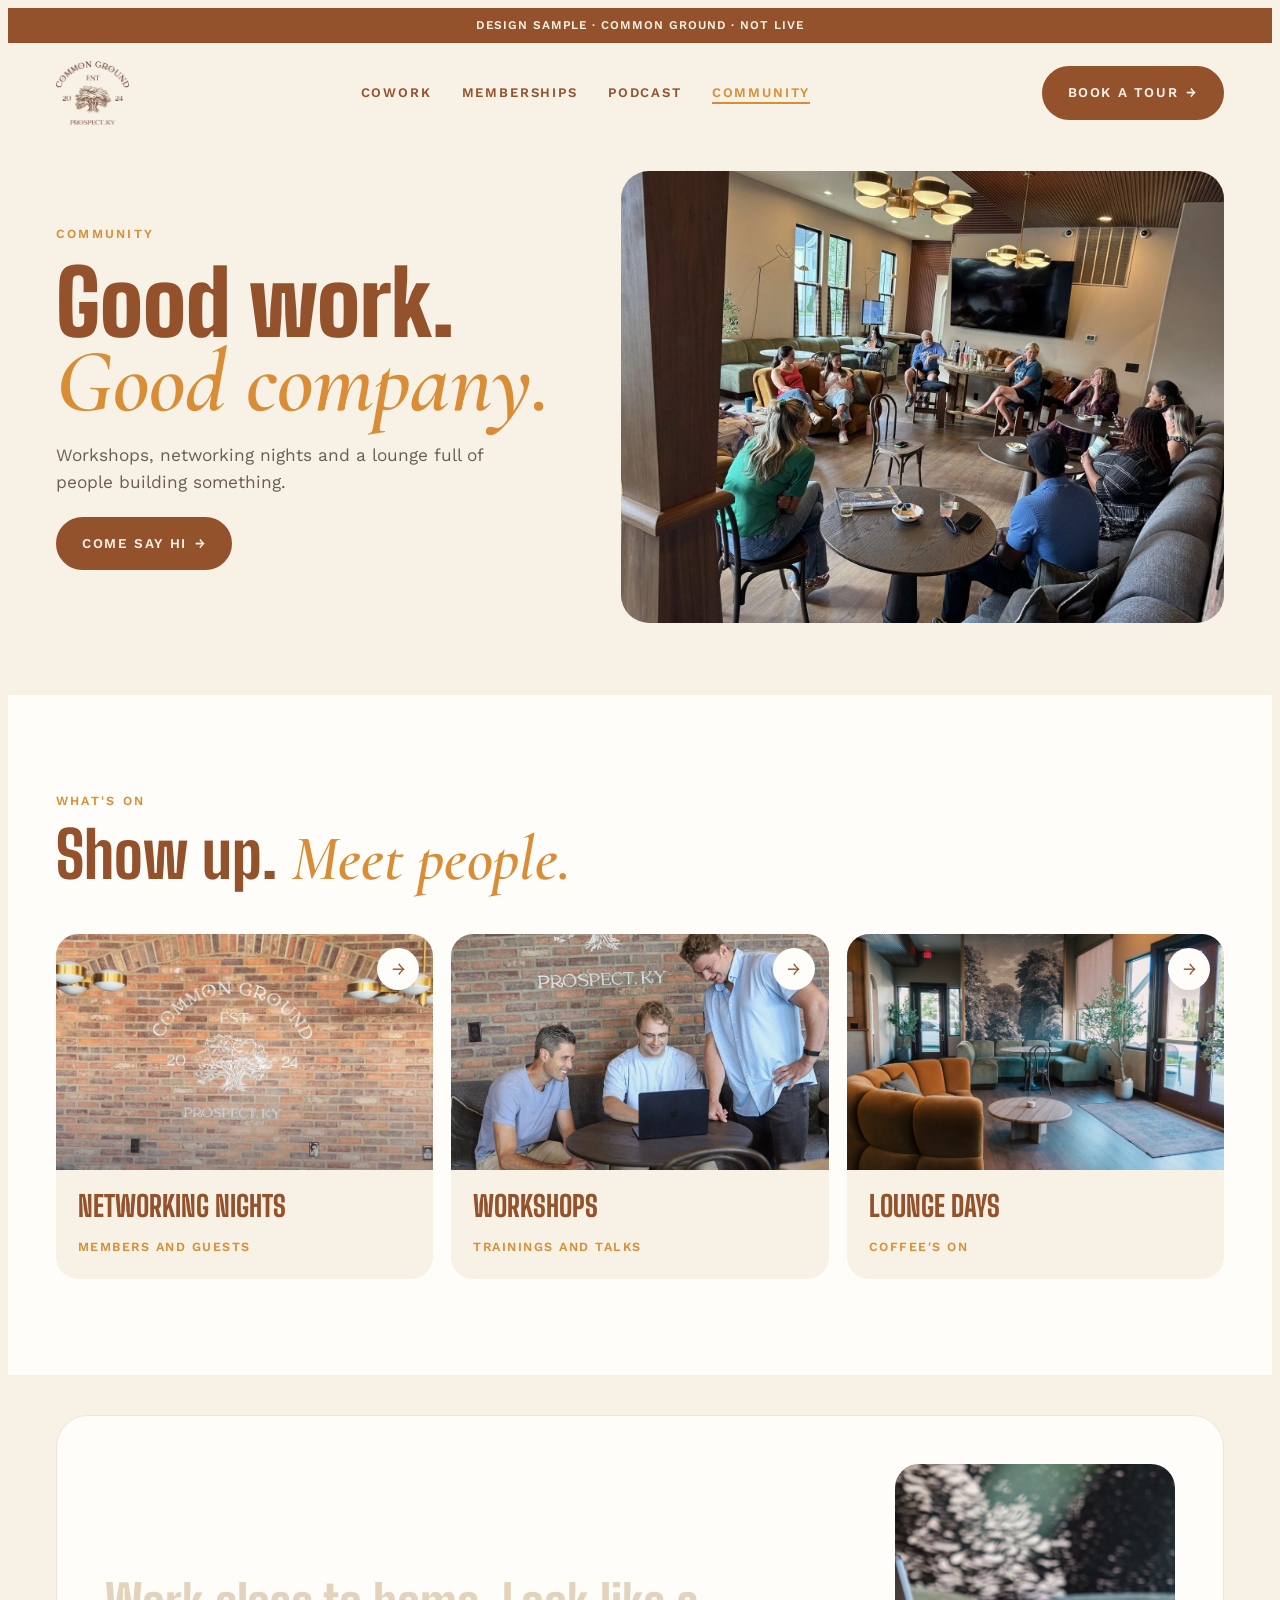
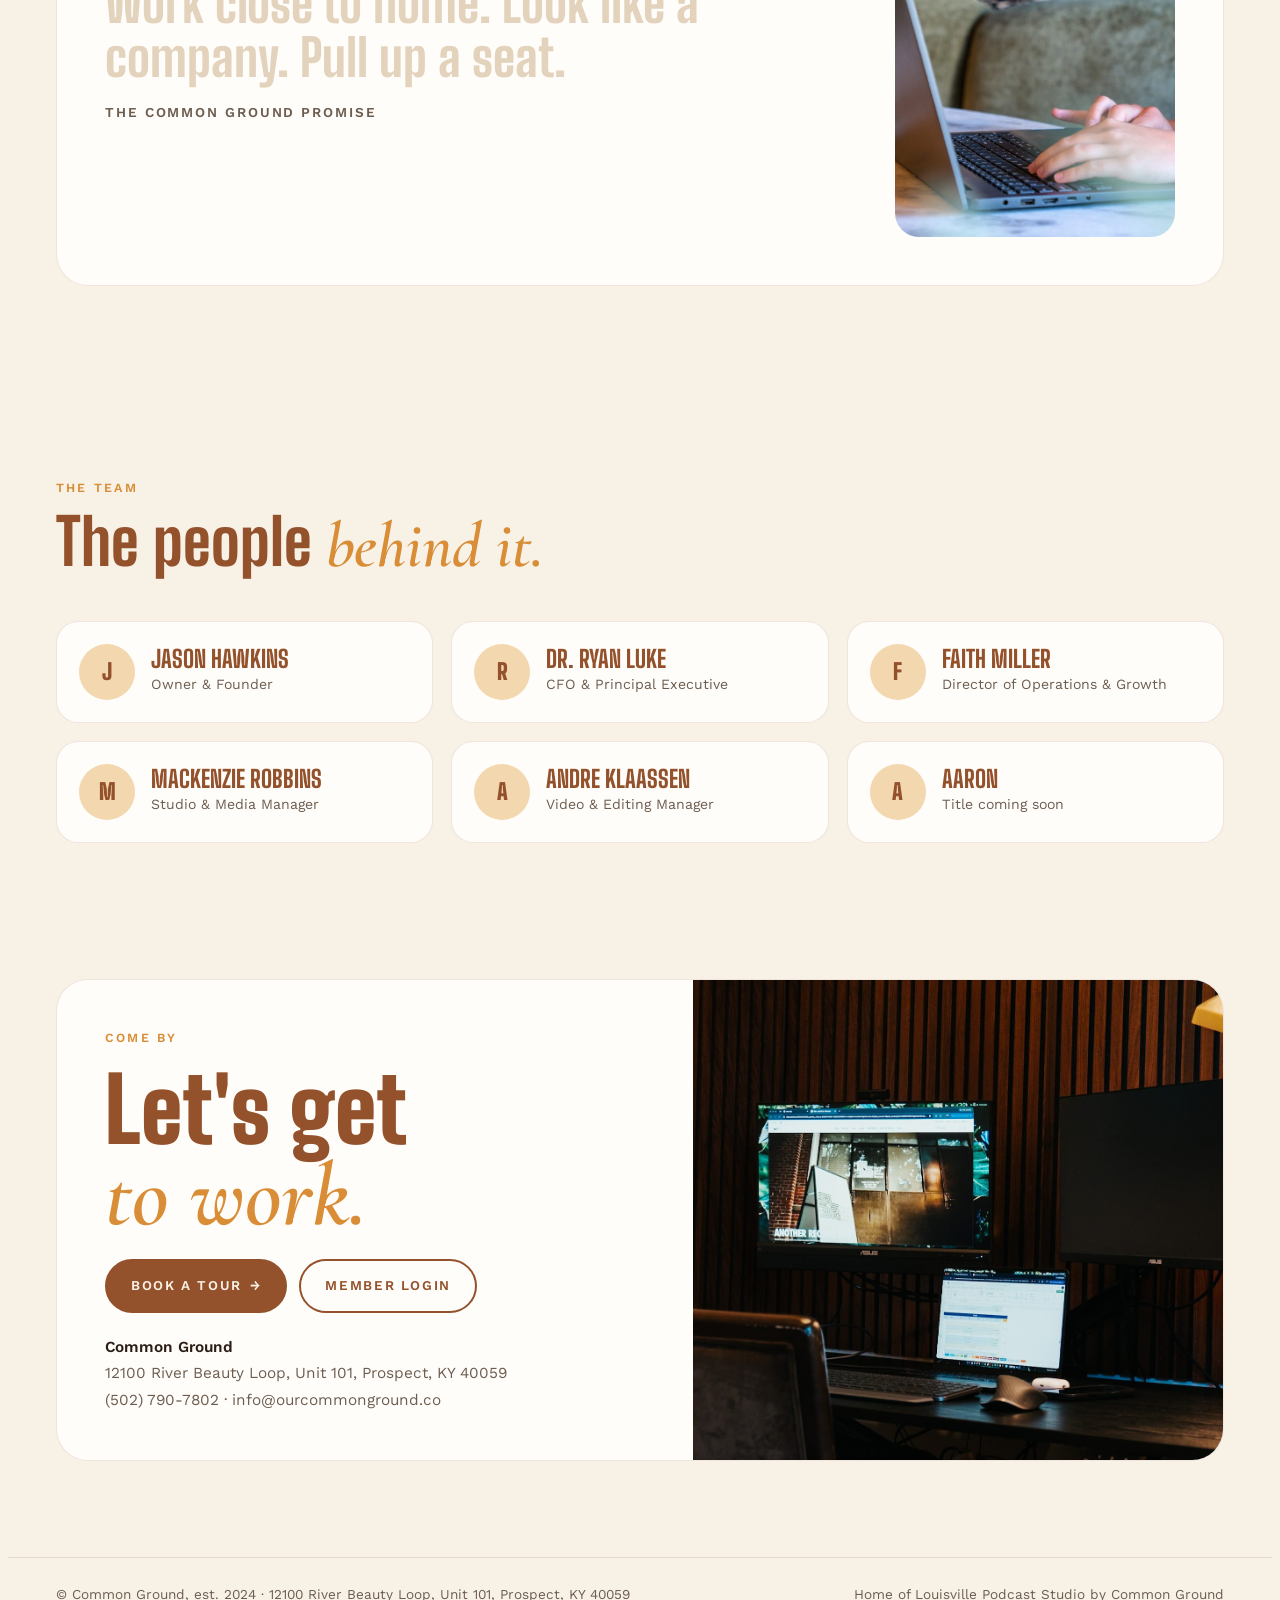
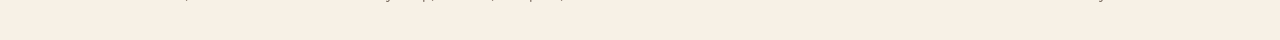
==== community.html @ 51779664 "Replace Take a look bubble with membership pop-up cards Co-Authored-By: Claude Opus 5.5 <noreply@ant" ====
<!doctype html>
<html lang="en">
<head>
<meta charset="utf-8">
<meta name="viewport" content="width=device-width, initial-scale=1">
<meta name="color-scheme" content="light only">
<meta name="robots" content="noindex">
<title>Community · Common Ground</title>
<link rel="preconnect" href="https://fonts.googleapis.com">
<link rel="stylesheet" href="https://fonts.googleapis.com/css2?family=Big+Shoulders+Display:wght@700;800;900&family=Cormorant+Garamond:ital,wght@1,500;1,600&family=Work+Sans:wght@400;500;600&display=swap">
<link rel="stylesheet" href="site.css">
</head>
<body>
<div class="mock">Design sample · Common Ground · not live</div>
<div class="wrap">
  <nav class="nav" aria-label="Main">
    <a class="brand" href="index.html"><img src="cg-logo-2024.png" alt="Common Ground home"></a>
    <ul class="links"><li><a href="cowork.html">Cowork</a></li><li><a href="memberships.html">Memberships</a></li><li><a href="podcast.html">Podcast</a></li><li><a href="community.html" aria-current="page">Community</a></li></ul>
    <a class="btn primary" href="https://calendar.app.google.com/GQ8R7xq9K1n8rcDF7">Book a tour <span class="ar">→</span></a>
  </nav>
  <header class="phero">
    <div class="side">
      <span class="label">Community</span>
      <h1>Good work. <em>Good company.</em></h1>
      <p>Workshops, networking nights and a lounge full of people building something.</p>
      <div class="actions">
        <a class="btn primary" href="https://calendar.app.google.com/GQ8R7xq9K1n8rcDF7">Come say hi <span class="ar">→</span></a>
      </div>
    </div>
    <div class="ph"><img src="hero.jpg" alt="Members gathered in the lounge"></div>
  </header>
</div>

<section class="spaces">
  <div class="wrap">
    <div class="head rv"><div class="t"><span class="label">What's on</span><h2 class="split">Show up. <em>Meet people.</em></h2></div></div>
    <div class="cards">
      <article class="card rv" data-offer="networking"><div class="ph"><span class="go" aria-hidden="true">→</span><img src="logowall-247.jpg" alt="Brick logo wall under brass lights"></div><div class="body"><h3>Networking nights</h3><span class="meta">Members and guests</span></div></article>
      <article class="card rv" data-offer="workshops"><div class="ph"><span class="go" aria-hidden="true">→</span><img src="community.jpg" alt="Three members working at a laptop"></div><div class="body"><h3>Workshops</h3><span class="meta">Trainings and talks</span></div></article>
      <article class="card rv" data-offer="lounge-days"><div class="ph"><span class="go" aria-hidden="true">→</span><img src="lounge-card.jpg" alt="Lounge with an orange sofa, mural and patio doors"></div><div class="body"><h3>Lounge days</h3><span class="meta">Coffee's on</span></div></article>
    </div>
  </div>
</section>

<section class="say">
  <div class="wrap">
    <div class="saycard rv">
      <div>
        <p class="fill">Work close to home. Look like a company. <span class="am">Pull up a seat.</span></p>
        <small>The Common Ground promise</small>
      </div>
      <div class="ph rv-img"><img src="typing.jpg" alt="Hands typing on a laptop"></div>
    </div>
  </div>
</section>

<section>
  <div class="wrap">
    <div class="head rv"><div class="t"><span class="label">The team</span><h2 class="split">The people <em>behind it.</em></h2></div></div>
    <ul class="team"><li class="rv"><span class="av" aria-hidden="true">J</span><div><b>Jason Hawkins</b><span>Owner & Founder</span></div></li><li class="rv"><span class="av" aria-hidden="true">R</span><div><b>Dr. Ryan Luke</b><span>CFO & Principal Executive</span></div></li><li class="rv"><span class="av" aria-hidden="true">F</span><div><b>Faith Miller</b><span>Director of Operations & Growth</span></div></li><li class="rv"><span class="av" aria-hidden="true">M</span><div><b>Mackenzie Robbins</b><span>Studio & Media Manager</span></div></li><li class="rv"><span class="av" aria-hidden="true">A</span><div><b>Andre Klaassen</b><span>Video & Editing Manager</span></div></li><li class="rv"><span class="av" aria-hidden="true">A</span><div><b>Aaron</b><span>Title coming soon</span></div></li></ul>
  </div>
</section>
<section class="close" id="visit">
  <div class="wrap">
    <div class="closecard rv">
      <div class="copy">
        <span class="label">Come by</span>
        <h2 class="split">Let's get <em>to work.</em></h2>
        <div class="actions">
          <a class="btn primary" href="https://calendar.app.google.com/GQ8R7xq9K1n8rcDF7">Book a tour <span class="ar">→</span></a>
          <a class="btn ghost" href="https://commongroundky.spaces.nexudus.com/login">Member login</a>
        </div>
        <div class="addr">
          <b>Common Ground</b>
          <span>12100 River Beauty Loop, Unit 101, Prospect, KY 40059</span>
          <span>(502) 790-7802 · info@ourcommonground.co</span>
        </div>
      </div>
      <div class="ph rv-r"><img src="suite-slats.jpg" alt="Private office with slatted wood wall"></div>
    </div>
  </div>
</section>

<footer>
  <div class="wrap">
    <span>© Common Ground, est. 2024 · 12100 River Beauty Loop, Unit 101, Prospect, KY 40059</span>
    <span>Home of Louisville Podcast Studio by Common Ground</span>
  </div>
</footer>
<script src="site.js"></script>
</body>
</html>
---- site.css ----
/* Layout: the podbros section order on a bright cream and white ground. Rounded photo hero that settles in on load, amber ticker, "Included" photo set with counting stats, photo space cards, bento gallery, steps, plans, light closing card. Motion: load sequence in the hero, scroll-linked rise-ins below, hover lifts. */
:root{
  --cream:#f7f1e6; --cream-2:#efe5d4; --white:#fffdf9; --ink:#2a1d15; --bark:#94522c; --bark-soft:#a8643a;
  --muted:#6d5d51; --amber:#d98d36; --amber-soft:#f3d7ae; --line:rgba(148,82,44,.14);
  --display:"Big Shoulders Display","Oswald","Arial Narrow",sans-serif;
  --accent:"Cormorant Garamond",Georgia,serif;
  --body:"Work Sans","Helvetica Neue",Arial,sans-serif;
  --ease:cubic-bezier(.2,.7,.2,1);
}
*{box-sizing:border-box}
html{scroll-behavior:smooth;color-scheme:light}
body{background:var(--cream);color:var(--ink);font-family:var(--body);font-size:16px;line-height:1.6;overflow-x:hidden}
.wrap{max-width:1200px;margin:0 auto;padding-left:max(16px,env(safe-area-inset-left,0px));padding-right:max(16px,env(safe-area-inset-right,0px))}
a{color:inherit}
:focus-visible{outline:3px solid var(--amber);outline-offset:3px}
h1,h2,h3{margin:0;text-wrap:balance}
h2{font-family:var(--display);font-weight:800;font-size:clamp(2.4rem,5vw,4rem);line-height:.95;color:var(--bark)}
em{font-family:var(--accent);font-style:italic;font-weight:600;color:var(--amber)}
.label{font-size:.78rem;font-weight:600;letter-spacing:.18em;text-transform:uppercase;color:var(--amber)}
.mock{font-size:.74rem;letter-spacing:.08em;text-transform:uppercase;text-align:center;padding:8px 16px;background:var(--bark);color:var(--cream);font-weight:600}
.btn{display:inline-flex;align-items:center;gap:.6em;padding:14px 24px;border-radius:999px;font-weight:600;font-size:.84rem;letter-spacing:.12em;text-transform:uppercase;text-decoration:none;border:2px solid var(--bark);transition:background .25s var(--ease),color .25s var(--ease),transform .25s var(--ease),box-shadow .25s var(--ease)}
.btn .ar{transition:transform .25s var(--ease)}
.btn:hover .ar{transform:translateX(4px)}
.btn.primary{background:var(--bark);color:var(--cream)}
.btn.primary:hover{transform:translateY(-2px);box-shadow:0 10px 24px rgba(148,82,44,.25)}
.btn.ghost{color:var(--bark)}
.btn.ghost:hover{background:var(--bark);color:var(--cream)}

/* nav */
.nav{display:flex;align-items:center;justify-content:space-between;gap:20px;padding-block:18px}
.brand{display:flex;align-items:center;gap:12px;text-decoration:none}
.brand img{height:64px;width:auto}
.links{display:flex;gap:30px;list-style:none;margin:0;padding:0;font-size:.82rem;letter-spacing:.14em;text-transform:uppercase;font-weight:600;color:var(--bark)}
.links a{text-decoration:none;position:relative}
.links a::after{content:"";position:absolute;left:0;right:0;bottom:-4px;height:2px;background:var(--amber);transform:scaleX(0);transform-origin:left;transition:transform .3s var(--ease)}
.links a:hover::after{transform:scaleX(1)}

/* hero */
.hero{display:grid;grid-template-columns:1fr;gap:28px;padding-block:28px 56px}
.hero-top{display:grid;grid-template-columns:1.4fr 1fr;gap:32px;align-items:end}
.hero h1{font-family:var(--display);font-weight:900;font-size:clamp(3.4rem,9vw,7.6rem);line-height:.88;color:var(--bark)}
.hero h1 .ln{display:block;overflow:hidden}
.hero h1 .ln>span{display:inline-block;animation:rise .9s var(--ease) both}
.hero h1 .ln:nth-child(2)>span{animation-delay:.12s}
.hero h1 .ln:nth-child(3)>span{animation-delay:.24s}
.hero-side{display:flex;flex-direction:column;gap:20px;animation:fade .9s .35s var(--ease) both}
.hero-side p{margin:0;color:var(--muted);font-size:1.08rem;max-width:40ch}
.actions{display:flex;flex-wrap:wrap;gap:12px}
.stage{position:relative;border-radius:30px;overflow:hidden;aspect-ratio:21/9;background:var(--cream-2);animation:iris 1.6s .15s cubic-bezier(.7,0,.2,1) both}
.stage img{width:100%;height:100%;object-fit:cover;display:block;animation:settle 2.4s var(--ease) both}
.stage .pill{position:absolute;left:20px;bottom:20px;display:flex;align-items:center;gap:12px;background:var(--white);color:var(--ink);border-radius:999px;padding:8px 18px 8px 8px;box-shadow:0 12px 30px rgba(42,29,21,.18);animation:pop .7s .9s var(--ease) both;text-decoration:none}
.stage .pill img{width:40px;height:40px;border-radius:50%;object-fit:cover;animation:none}
.stage .pill span{font-size:.86rem;font-weight:600}
.stage .pill small{display:block;font-weight:500;color:var(--muted);font-size:.76rem}
@keyframes rise{from{transform:translateY(105%)}to{transform:none}}
@keyframes fade{from{opacity:0;transform:translateY(18px)}to{opacity:1;transform:none}}
@keyframes settle{from{transform:scale(1.12)}to{transform:scale(1)}}
@keyframes iris{from{clip-path:circle(7% at 50% 50%)}to{clip-path:circle(75% at 50% 50%)}}
@keyframes fromleft{from{opacity:0;transform:translateX(-60px)}to{opacity:1;transform:none}}
@keyframes fromright{from{opacity:0;transform:translateX(60px)}to{opacity:1;transform:none}}
@keyframes pop{from{opacity:0;transform:translateY(12px) scale(.96)}to{opacity:1;transform:none}}

/* ticker */
.ticker{background:var(--amber);color:var(--white);overflow:hidden;white-space:nowrap;transform:rotate(-1.2deg);margin-block:8px;width:104%;margin-left:-2%}
.ticker-track{display:inline-flex;gap:48px;padding-block:14px;animation:slide 36s linear infinite;font-family:var(--display);font-weight:900;font-size:1.5rem;letter-spacing:.04em;text-transform:uppercase}
.ticker-track span::after{content:"✦";margin-left:48px;font-size:.8em}
@keyframes slide{to{transform:translateX(-50%)}}

section{padding-block:96px}
.head{display:flex;justify-content:space-between;align-items:end;gap:28px;flex-wrap:wrap;margin-bottom:44px}
.head .t{display:flex;flex-direction:column;gap:14px;min-width:0}
.head p{margin:0;max-width:44ch;color:var(--muted)}

/* included */
.inc{display:grid;grid-template-columns:1.1fr 1fr;gap:56px;align-items:center}
.inc-photos{display:grid;grid-template-columns:1.3fr 1fr;gap:14px}
.inc-photos figure{margin:0;display:flex;flex-direction:column;gap:8px;min-width:0}
.ph{border-radius:20px;overflow:hidden;background:var(--cream-2)}
.ph img{width:100%;height:100%;object-fit:cover;display:block;transition:transform .7s var(--ease)}
.ph:hover img{transform:scale(1.05)}
.inc-photos .tall .ph{aspect-ratio:3/4}
.inc-photos .stack{display:grid;gap:14px}
.inc-photos .stack .ph{aspect-ratio:4/3}
figcaption{font-family:var(--accent);font-style:italic;font-size:1.05rem;color:var(--muted)}
.inc-copy{display:flex;flex-direction:column;gap:22px;min-width:0}
.inc-copy p{margin:0;color:var(--muted);max-width:46ch}
.stats{display:grid;grid-template-columns:repeat(2,1fr);gap:22px 30px;border-top:1px solid var(--line);padding-top:24px}
.stats b{display:block;font-family:var(--display);font-weight:900;font-size:3rem;line-height:1;color:var(--bark);font-variant-numeric:tabular-nums}
.stats span{font-size:.85rem;color:var(--muted)}

/* spaces */
.spaces{background:var(--white)}
.cards{display:grid;grid-template-columns:repeat(3,1fr);gap:18px}
.card{background:var(--cream);border-radius:22px;overflow:hidden;display:flex;flex-direction:column;min-width:0;transition:transform .35s var(--ease),box-shadow .35s var(--ease)}
.card:hover{transform:translateY(-6px);box-shadow:0 18px 40px rgba(148,82,44,.14)}
.card .ph{border-radius:0;aspect-ratio:16/10}
.card:hover .ph img{transform:scale(1.06)}
.card .body{padding:22px;display:flex;flex-direction:column;gap:8px;flex:1}
.card h3{font-family:var(--display);font-weight:800;font-size:1.8rem;text-transform:uppercase;line-height:1;color:var(--bark)}
.card p{margin:0;color:var(--muted);font-size:.95rem}
.card .meta{margin-top:auto;padding-top:8px;font-size:.78rem;letter-spacing:.12em;text-transform:uppercase;color:var(--amber);font-weight:600}


/* bento gallery, like the template's bento layout */
.bento{display:grid;grid-template-columns:repeat(4,1fr);grid-auto-rows:220px;gap:14px}
.bento figure{margin:0;min-width:0}
.bento .ph{height:100%}
.b1{grid-column:span 2;grid-row:span 2}.b2{grid-row:span 2}
.b7{grid-column:span 2}
/* steps */
.steps{background:var(--cream-2)}
.steplist{display:grid;grid-template-columns:repeat(3,1fr);gap:18px;list-style:none;margin:0;padding:0;counter-reset:s}
.steplist li{counter-increment:s;background:var(--white);border-radius:22px;padding:26px;display:flex;flex-direction:column;gap:10px;min-width:0}
.steplist li::before{content:counter(s);display:grid;place-items:center;width:44px;height:44px;border-radius:50%;background:var(--amber-soft);color:var(--bark);font-family:var(--display);font-weight:900;font-size:1.4rem}
.steplist h3{font-family:var(--display);font-weight:800;font-size:1.8rem;text-transform:uppercase;line-height:1;color:var(--bark)}
.steplist p{margin:0;color:var(--muted)}

/* plans */
.plans{display:grid;grid-template-columns:repeat(3,1fr);gap:18px;align-items:stretch}
.plan{border:1px solid var(--line);border-radius:24px;padding:30px;display:flex;flex-direction:column;gap:16px;min-width:0;background:var(--white);transition:transform .35s var(--ease),box-shadow .35s var(--ease)}
.plan:hover{transform:translateY(-6px);box-shadow:0 18px 40px rgba(148,82,44,.12)}
.plan.hot{border:2px solid var(--amber);background:linear-gradient(180deg,var(--amber-soft),var(--white) 55%)}
.plan .badge{align-self:flex-start;font-size:.7rem;letter-spacing:.16em;text-transform:uppercase;font-weight:600;background:var(--amber);color:var(--white);padding:5px 12px;border-radius:999px}
.plan h3{font-family:var(--display);font-weight:800;font-size:1.9rem;text-transform:uppercase;line-height:1;color:var(--bark)}
.price{font-family:var(--display);font-weight:900;font-size:3.2rem;line-height:1;color:var(--ink);font-variant-numeric:tabular-nums}
.price small{font-family:var(--body);font-size:.9rem;font-weight:500;color:var(--muted)}
.plan ul{margin:0;padding-left:1.1em;display:grid;gap:6px;color:var(--muted);font-size:.95rem}
.plan .btn{margin-top:auto;align-self:flex-start}
.extras{display:flex;flex-wrap:wrap;gap:12px 32px;margin-top:22px;color:var(--muted);font-size:.95rem}
.extras b{color:var(--ink)}

/* close */
.close{padding-block:40px 96px}
.closecard{display:grid;grid-template-columns:1.2fr 1fr;border-radius:32px;overflow:hidden;background:var(--white);border:1px solid var(--line)}
.closecard .copy{padding:48px;display:flex;flex-direction:column;gap:22px;min-width:0}
.closecard h2{font-size:clamp(3rem,7vw,5.6rem);font-weight:900;line-height:.9}
.addr{display:grid;gap:2px;color:var(--muted);font-size:.96rem}
.addr b{color:var(--ink);font-weight:600}
.closecard .ph{border-radius:0;min-height:320px}
footer{padding-block:26px;border-top:1px solid var(--line);font-size:.85rem;color:var(--muted)}
footer .wrap{display:flex;justify-content:space-between;gap:16px;flex-wrap:wrap}

/* letter-by-letter headings: only hidden once the script has split them */
.split .ch{display:inline-block;white-space:pre}
.split .wd{display:inline-block;white-space:nowrap}
.split.armed .ch{opacity:0;transform:translateY(.35em);filter:blur(4px)}
.split.on .ch{opacity:1;transform:none;filter:none;transition:opacity .5s var(--ease),transform .5s var(--ease),filter .5s var(--ease);transition-delay:calc(var(--i) * 28ms)}

/* word-by-word statement that fills in as you scroll */
.say{padding-block:40px 96px}
.saycard{display:grid;grid-template-columns:1fr 280px;gap:40px;align-items:center;background:var(--white);border:1px solid var(--line);border-radius:32px;padding:48px}
.saycard p{margin:0;font-family:var(--display);font-weight:800;font-size:clamp(1.9rem,4vw,3.2rem);line-height:1.05;color:var(--bark)}
.saycard p > .am{color:var(--amber)}
.saycard p .w{transition:color .3s}
.saycard p.armed .w{color:#e3d3bd}
.saycard p.armed .w.lit{color:var(--bark)}
.saycard p.armed .w.lit.am{color:var(--amber)}
.saycard .ph{aspect-ratio:3/4;border-radius:24px}
.saycard small{display:block;margin-top:18px;font-family:var(--body);font-size:.85rem;letter-spacing:.14em;text-transform:uppercase;color:var(--muted);font-weight:600}

/* step cards: one is filled at a time, like the template's value cards */
.steplist li{transition:background .35s var(--ease),color .35s var(--ease),transform .35s var(--ease)}
.steplist li:hover,.steplist:not(:hover) li:nth-child(2){background:var(--bark);transform:translateY(-4px)}
.steplist li:hover h3,.steplist:not(:hover) li:nth-child(2) h3{color:var(--cream)}
.steplist li:hover p,.steplist:not(:hover) li:nth-child(2) p{color:var(--cream)}
.steplist li:hover::before,.steplist:not(:hover) li:nth-child(2)::before{background:var(--amber);color:var(--white)}

/* space cards: round arrow button and a "Take a look" badge that follows the pointer */
.card .ph{position:relative}
.card .go{position:absolute;z-index:2;top:14px;right:14px;width:42px;height:42px;border-radius:50%;background:var(--white);color:var(--bark);display:grid;place-items:center;font-size:1.1rem;box-shadow:0 6px 16px rgba(42,29,21,.18);transition:transform .35s var(--ease),background .35s,color .35s}
.card:hover .go{transform:rotate(-45deg);background:var(--bark);color:var(--cream)}

/* scroll-linked reveals: visible by default, animated only where the browser supports view timelines */
@supports (animation-timeline: view()){
  @media (prefers-reduced-motion:no-preference){
    .rv{animation:fade linear both;animation-timeline:view();animation-range:entry 0% entry 40%}
    .rv-img img{animation:settle linear both;animation-timeline:view();animation-range:entry 0% cover 50%}
    .rv-l{animation:fromleft linear both;animation-timeline:view();animation-range:entry 0% entry 60%}
    .rv-r{animation:fromright linear both;animation-timeline:view();animation-range:entry 0% entry 60%}
  }
}

@media (max-width:900px){
  .nav{flex-wrap:wrap}
  .links{order:3;width:100%;gap:18px;font-size:.74rem;flex-wrap:wrap}
  .hero-top,.inc,.closecard,.saycard{grid-template-columns:1fr}
  .saycard{padding:28px}
  .saycard .ph{aspect-ratio:16/10}
  .stage{aspect-ratio:4/3}
  .cards,.plans,.steplist{grid-template-columns:1fr}
  .bento{grid-template-columns:1fr 1fr;grid-auto-rows:160px}
  .closecard .copy{padding:28px}
  section{padding-block:64px}
}
@media (max-width:520px){.nav .btn{display:none}.stage .pill{left:12px;right:12px;bottom:12px}}
@media (prefers-reduced-motion:reduce){
  *,*::before,*::after{animation:none!important;transition:none!important}
}

/* ---- multi-page additions ---- */
.links a[aria-current="page"]{color:var(--amber)}
.links a[aria-current="page"]::after{transform:scaleX(1)}

/* home: three tiles that widen on hover */
.home-intro{display:flex;justify-content:space-between;align-items:end;gap:24px;flex-wrap:wrap;padding-block:24px 28px}
.home-intro h1{font-family:var(--display);font-weight:900;font-size:clamp(2.8rem,6vw,5rem);line-height:.9;color:var(--bark)}
.home-intro p{margin:0;color:var(--muted);max-width:36ch}
.tiles{display:flex;gap:14px;height:min(68vh,620px);min-height:440px}
.tile{position:relative;flex:1;border-radius:28px;overflow:hidden;text-decoration:none;color:var(--white);transition:flex-grow .6s var(--ease);animation:fade .9s var(--ease) both;min-width:0}
.tile:nth-child(2){animation-delay:.12s}.tile:nth-child(3){animation-delay:.24s}
.tile img{position:absolute;inset:0;width:100%;height:100%;object-fit:cover;transition:transform .9s var(--ease)}
.tile::after{content:"";position:absolute;inset:0;background:linear-gradient(180deg,rgba(42,29,21,0) 40%,rgba(42,29,21,.72))}
.tile .tx{position:absolute;left:26px;right:26px;bottom:24px;z-index:1;display:flex;flex-direction:column;gap:6px}
.tile .tx b{font-family:var(--display);font-weight:900;font-size:clamp(2.2rem,4vw,3.4rem);line-height:.9;text-transform:uppercase;letter-spacing:.01em}
.tile .tx span{font-size:.98rem;opacity:.92;max-width:30ch}
.tile .go{position:absolute;top:20px;right:20px;z-index:1;width:48px;height:48px;border-radius:50%;background:var(--white);color:var(--bark);display:grid;place-items:center;font-size:1.2rem;transition:transform .35s var(--ease),background .35s,color .35s}
.tiles:hover .tile{flex-grow:.8}
.tiles .tile:hover{flex-grow:1.6}
.tile:hover img{transform:scale(1.05)}
.tile:hover .go{transform:rotate(-45deg);background:var(--amber);color:var(--white)}
.homeband{display:flex;justify-content:space-between;align-items:center;gap:20px;flex-wrap:wrap;padding-block:36px 64px;color:var(--muted)}
.homeband b{color:var(--ink)}

/* inner page hero */
.phero{display:grid;grid-template-columns:1fr 1.15fr;gap:40px;align-items:center;padding-block:28px 72px}
.phero h1{font-family:var(--display);font-weight:900;font-size:clamp(3rem,7vw,6rem);line-height:.88;color:var(--bark)}
.phero h1 em{display:block}
.phero .side{display:flex;flex-direction:column;gap:20px;animation:fade .9s .2s var(--ease) both}
.phero .side p{margin:0;color:var(--muted);font-size:1.08rem;max-width:40ch}
.phero .ph{aspect-ratio:4/3;border-radius:28px;animation:iris 1.5s .1s cubic-bezier(.7,0,.2,1) both}
.subnav{display:flex;gap:10px;flex-wrap:wrap}
.subnav a{padding:8px 16px;border-radius:999px;background:var(--white);border:1px solid var(--line);text-decoration:none;font-size:.82rem;font-weight:600;color:var(--bark);transition:background .25s,color .25s}
.subnav a:hover{background:var(--bark);color:var(--cream)}

/* quotes and team */
.quotes{display:grid;grid-template-columns:repeat(2,1fr);gap:18px}
.quote{background:var(--white);border:1px solid var(--line);border-radius:24px;padding:30px;margin:0;display:flex;flex-direction:column;gap:14px}
.quote p{margin:0;font-family:var(--accent);font-style:italic;font-size:1.35rem;line-height:1.35;color:var(--ink)}
.quote cite{font-style:normal;font-size:.82rem;letter-spacing:.14em;text-transform:uppercase;font-weight:600;color:var(--amber)}
.team{display:grid;grid-template-columns:repeat(3,1fr);gap:18px;list-style:none;margin:0;padding:0}
.team li{background:var(--white);border:1px solid var(--line);border-radius:22px;padding:22px;display:flex;align-items:center;gap:16px;min-width:0}
.team .av{flex:none;width:56px;height:56px;border-radius:50%;background:var(--amber-soft);color:var(--bark);display:grid;place-items:center;font-family:var(--display);font-weight:900;font-size:1.4rem}
.team b{display:block;font-family:var(--display);font-weight:800;font-size:1.5rem;text-transform:uppercase;line-height:1;color:var(--bark)}
.team span{font-size:.88rem;color:var(--muted)}
.locs{display:grid;grid-template-columns:repeat(2,1fr);gap:18px}
.loc{background:var(--white);border:1px solid var(--line);border-radius:24px;padding:28px;display:flex;flex-direction:column;gap:8px}
.loc h3{font-family:var(--display);font-weight:800;font-size:1.8rem;text-transform:uppercase;line-height:1;color:var(--bark)}
.loc p{margin:0;color:var(--muted)}
.cards.two{grid-template-columns:repeat(2,1fr)}

@media (max-width:900px){
  .tiles{flex-direction:column;height:auto;min-height:0}
  .tile{flex:none;height:300px}
  .tiles:hover .tile,.tiles .tile:hover{flex-grow:0}
  .phero{grid-template-columns:1fr}
  .quotes,.team,.locs,.cards.two{grid-template-columns:1fr}
}

/* podcast pricing */
.member{margin-top:28px;border:1px solid var(--line);border-radius:24px;padding:30px;background:var(--white)}
.mhead{display:flex;align-items:center;gap:14px;flex-wrap:wrap}
.mhead h3{font-family:var(--display);font-weight:800;font-size:1.9rem;text-transform:uppercase;line-height:1;color:var(--bark)}
.save{font-size:.7rem;letter-spacing:.16em;text-transform:uppercase;font-weight:600;background:var(--amber);color:var(--white);padding:5px 12px;border-radius:999px}
.member .note{color:var(--muted);margin:10px 0 18px;font-size:.95rem}
.tablewrap{overflow-x:auto}
.rates{width:100%;border-collapse:collapse;font-variant-numeric:tabular-nums;min-width:460px}
.rates th,.rates td{padding:12px 10px;text-align:right;border-bottom:1px solid var(--line);white-space:nowrap}
.rates thead th{font-size:.72rem;letter-spacing:.14em;text-transform:uppercase;color:var(--muted);font-weight:600}
.rates th:first-child{text-align:left}
.rates tbody th{font-weight:600;color:var(--ink)}
.rates td{font-family:var(--display);font-weight:800;font-size:1.25rem;color:var(--ink)}
.rates tbody tr:last-child>*{border-bottom:0}
.fine{display:grid;grid-template-columns:repeat(3,1fr);gap:18px;margin-top:28px}
.fine>div{min-width:0}
.fine h4{font-family:var(--display);font-weight:800;text-transform:uppercase;color:var(--bark);font-size:1.15rem;margin:0 0 10px}
.fine p{color:var(--muted);font-size:.92rem;margin:0}
.fine ul{list-style:none;margin:0;padding:0;display:grid;gap:6px;font-size:.92rem;color:var(--muted)}
.fine li{display:flex;justify-content:space-between;gap:12px;border-bottom:1px dashed var(--line);padding-bottom:6px}
.fine b{color:var(--ink);font-weight:600}
@media (max-width:860px){.fine{grid-template-columns:1fr}.member{padding:22px}}

/* membership card that opens from a photo card */
.card[data-offer]{cursor:pointer}
.card[data-offer]:focus-visible{outline:3px solid var(--amber);outline-offset:3px}
.offer{padding:0;border:0;border-radius:26px;width:min(560px,calc(100vw - 32px));max-height:calc(100dvh - 32px);overflow:auto;background:var(--white);color:var(--ink);box-shadow:0 30px 80px rgba(42,29,21,.35)}
.offer::backdrop{background:rgba(42,29,21,.55);backdrop-filter:blur(3px)}
.offer[open]{animation:offerIn .35s var(--ease)}
@keyframes offerIn{from{opacity:0;transform:translateY(18px) scale(.98)}}
.offer-ph{aspect-ratio:16/8;overflow:hidden}
.offer-ph img{width:100%;height:100%;object-fit:cover;display:block}
.offer-body{position:relative;padding:24px 26px 26px;display:grid;gap:10px}
.offer-body h3{margin:0;font-family:var(--display);font-weight:800;font-size:2.1rem;text-transform:uppercase;line-height:1;color:var(--bark)}
.offer-body>p{margin:0;color:var(--muted)}
.offer-x{position:absolute;top:-22px;right:20px;width:44px;height:44px;border-radius:50%;border:0;background:var(--white);color:var(--bark);font-size:1.5rem;line-height:1;cursor:pointer;box-shadow:0 6px 16px rgba(42,29,21,.2)}
.offer-x:focus-visible{outline:3px solid var(--amber);outline-offset:2px}
.offer-tiers{list-style:none;margin:8px 0 0;padding:0;display:grid;gap:10px}
.offer-tiers li{display:grid;grid-template-columns:1fr auto auto;align-items:center;gap:8px 16px;border:1px solid var(--line);border-radius:16px;padding:14px 16px}
.offer-tiers .tn{display:grid;gap:2px;min-width:0}
.offer-tiers .tn b{font-weight:600}
.offer-tiers .tn span{font-size:.85rem;color:var(--muted)}
.offer-tiers .tp{font-family:var(--display);font-weight:900;font-size:1.6rem;font-variant-numeric:tabular-nums;white-space:nowrap}
.offer-tiers .tp small{font-family:var(--body);font-size:.75rem;font-weight:500;color:var(--muted)}
.offer-tiers .btn{white-space:nowrap}
.offer-tiers .soon{opacity:.5;cursor:default}
.offer-more{justify-self:start;margin-top:4px;color:var(--bark);font-weight:600;font-size:.9rem}
@media (max-width:560px){.offer-tiers li{grid-template-columns:1fr auto}.offer-tiers .btn{grid-column:1/-1;justify-self:start}}
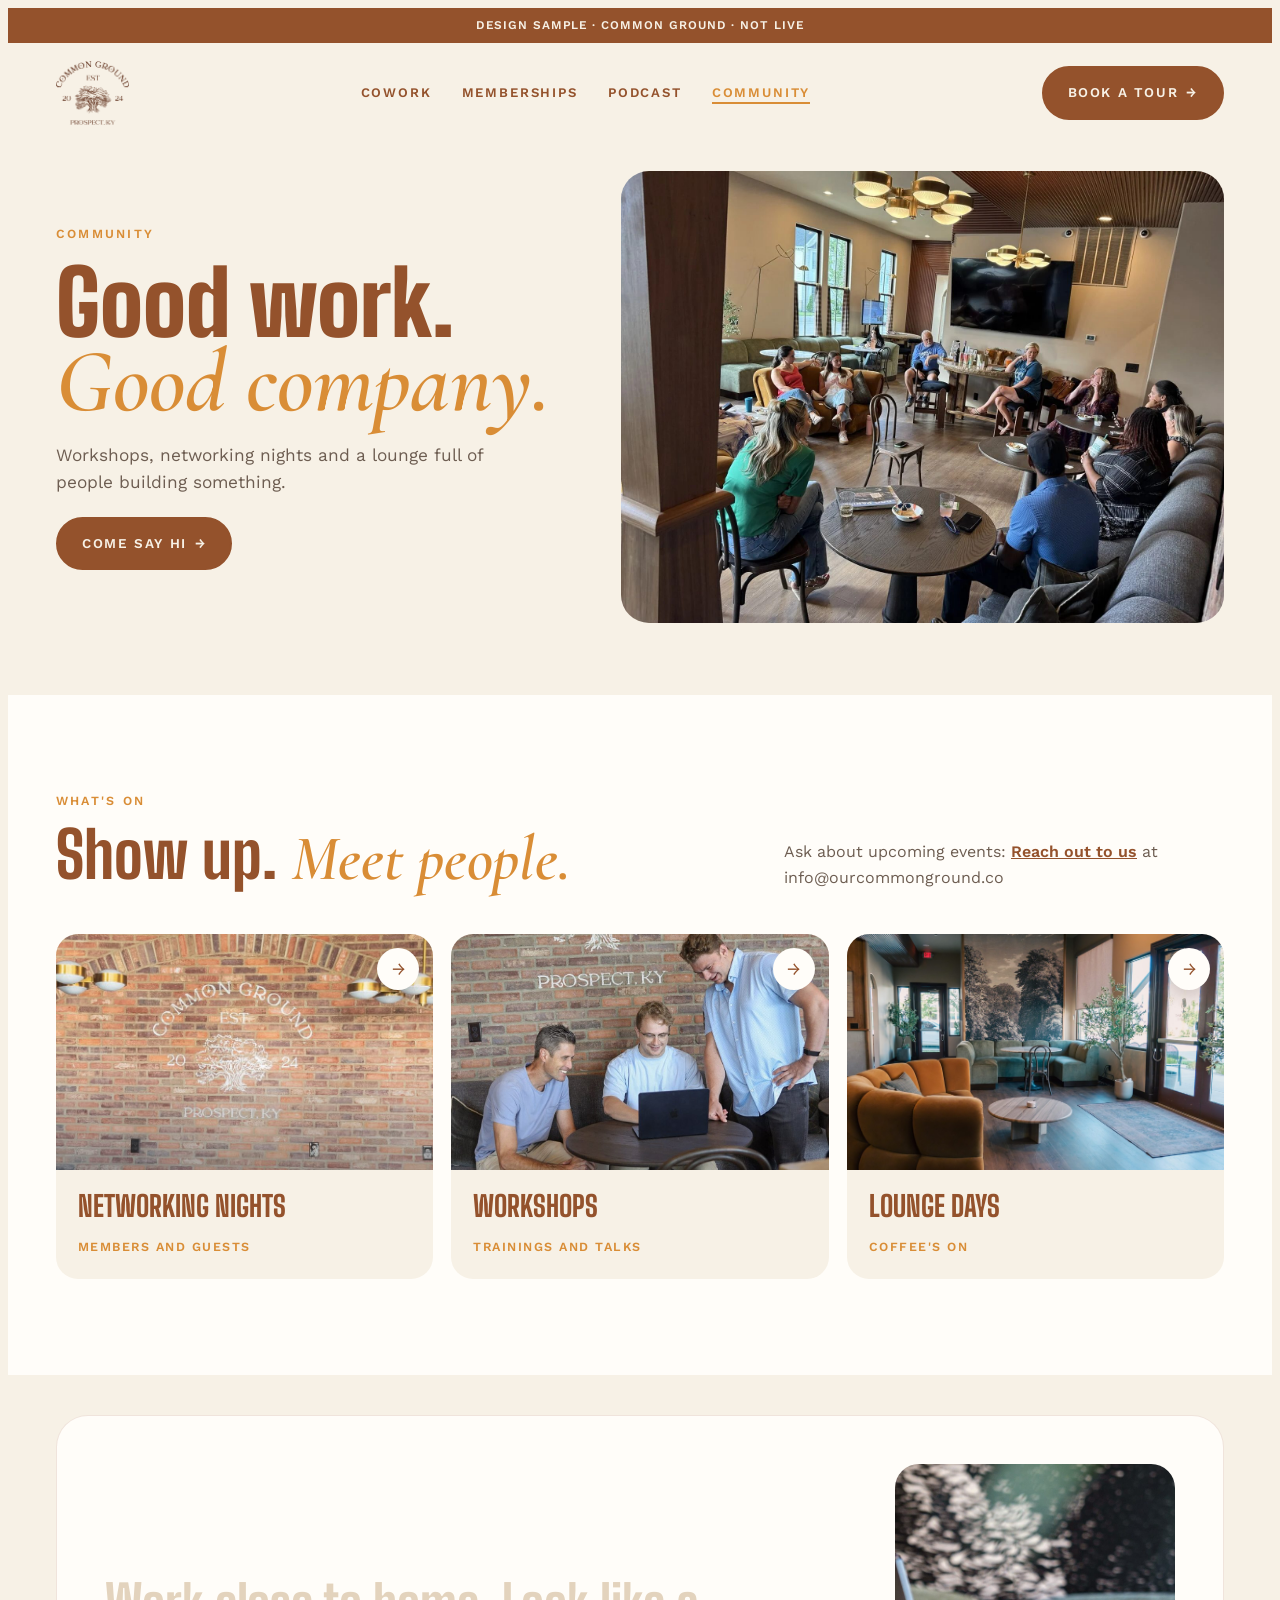
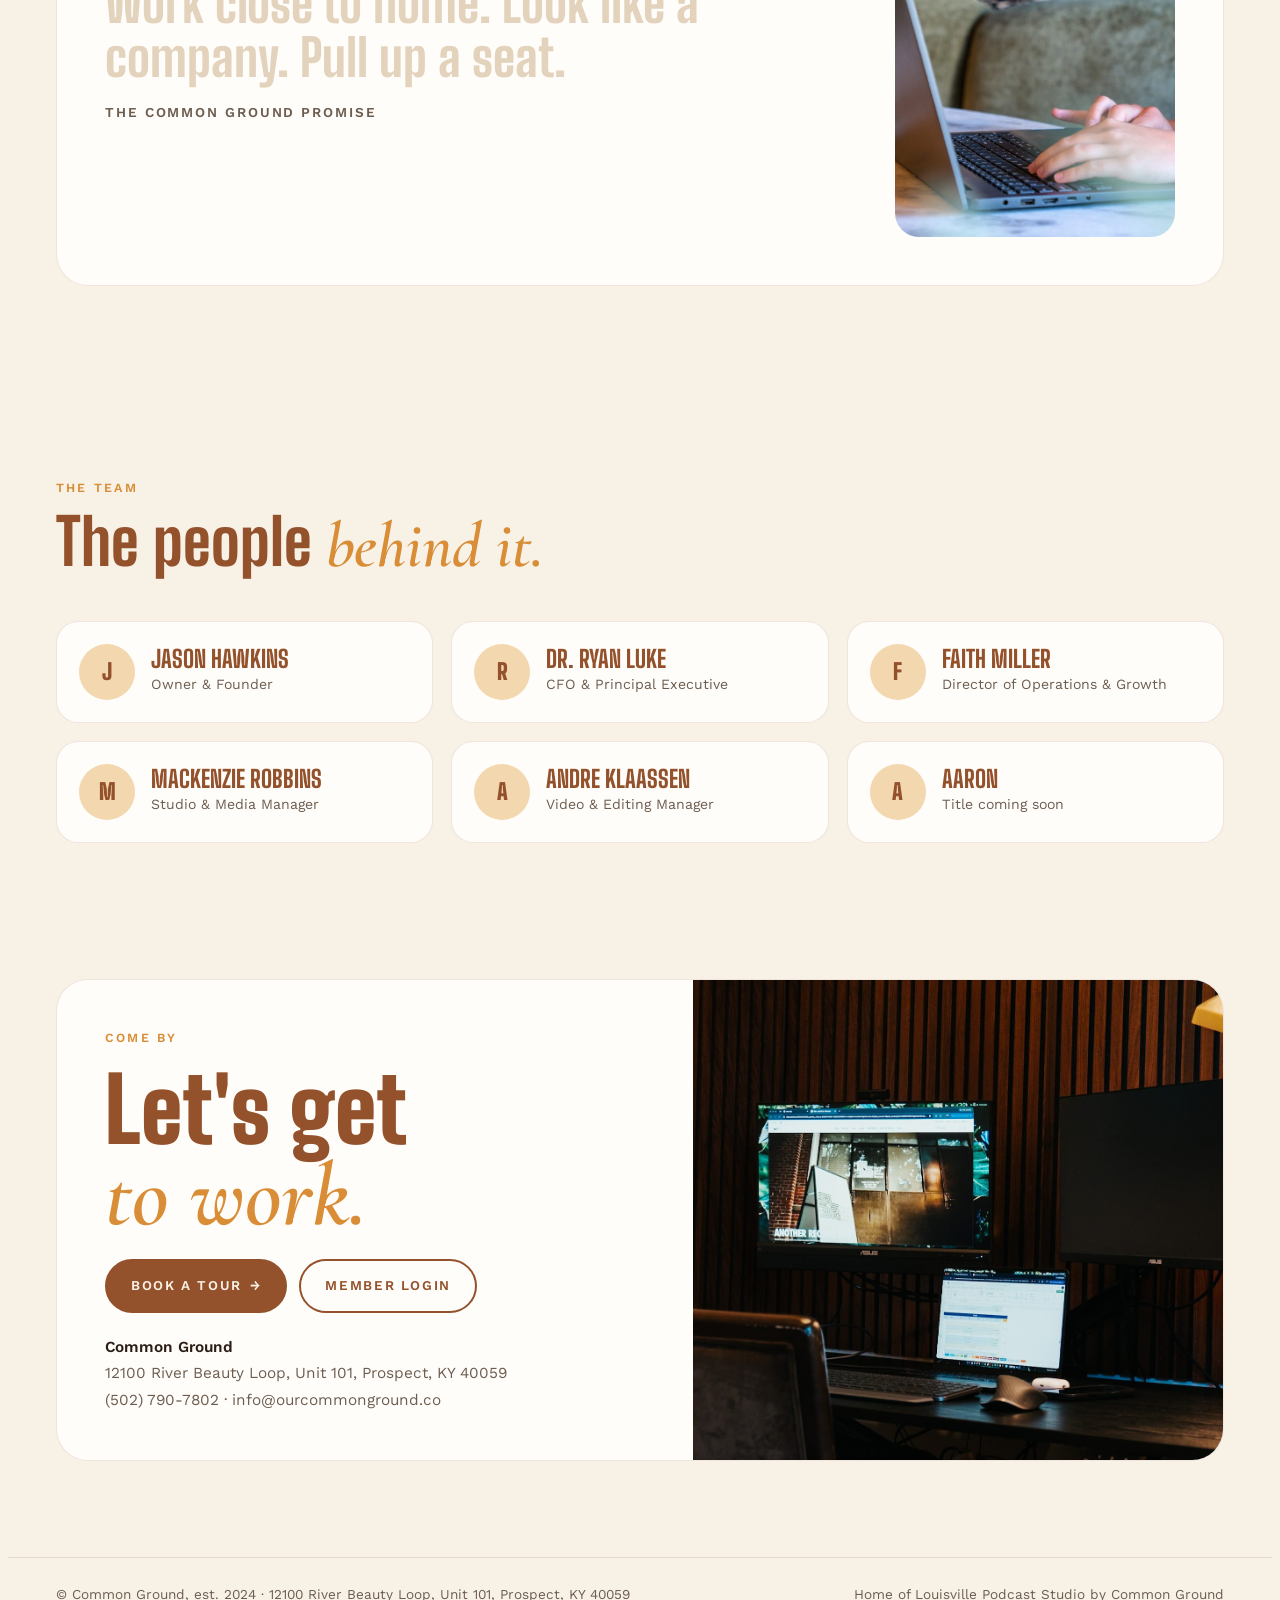
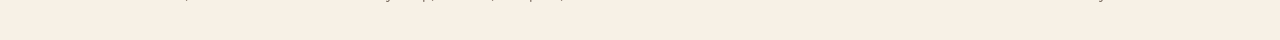
==== commit a1a93c0e: "Add Reach out to us email links where checkout links are missing Co-Authored-By: Claude Opus 5.5 <no" ====
--- a/community.html
+++ b/community.html
@@ -33,7 +33,7 @@
 
 <section class="spaces">
   <div class="wrap">
-    <div class="head rv"><div class="t"><span class="label">What's on</span><h2 class="split">Show up. <em>Meet people.</em></h2></div></div>
+    <div class="head rv"><div class="t"><span class="label">What's on</span><h2 class="split">Show up. <em>Meet people.</em></h2></div><p>Ask about upcoming events: <a class="mail" href="mailto:info@ourcommonground.co?subject=Events">Reach out to us</a> at info@ourcommonground.co</p></div>
     <div class="cards">
       <article class="card rv" data-offer="networking"><div class="ph"><span class="go" aria-hidden="true">→</span><img src="logowall-247.jpg" alt="Brick logo wall under brass lights"></div><div class="body"><h3>Networking nights</h3><span class="meta">Members and guests</span></div></article>
       <article class="card rv" data-offer="workshops"><div class="ph"><span class="go" aria-hidden="true">→</span><img src="community.jpg" alt="Three members working at a laptop"></div><div class="body"><h3>Workshops</h3><span class="meta">Trainings and talks</span></div></article>
--- a/site.css
+++ b/site.css
@@ -242,7 +242,7 @@
 .team .av{flex:none;width:56px;height:56px;border-radius:50%;background:var(--amber-soft);color:var(--bark);display:grid;place-items:center;font-family:var(--display);font-weight:900;font-size:1.4rem}
 .team b{display:block;font-family:var(--display);font-weight:800;font-size:1.5rem;text-transform:uppercase;line-height:1;color:var(--bark)}
 .team span{font-size:.88rem;color:var(--muted)}
-.locs{display:grid;grid-template-columns:repeat(2,1fr);gap:18px}
+.locs{display:grid;grid-template-columns:repeat(auto-fit,minmax(240px,1fr));gap:18px}
 .loc{background:var(--white);border:1px solid var(--line);border-radius:24px;padding:28px;display:flex;flex-direction:column;gap:8px}
 .loc h3{font-family:var(--display);font-weight:800;font-size:1.8rem;text-transform:uppercase;line-height:1;color:var(--bark)}
 .loc p{margin:0;color:var(--muted)}
@@ -301,6 +301,7 @@
 .offer-tiers .tp{font-family:var(--display);font-weight:900;font-size:1.6rem;font-variant-numeric:tabular-nums;white-space:nowrap}
 .offer-tiers .tp small{font-family:var(--body);font-size:.75rem;font-weight:500;color:var(--muted)}
 .offer-tiers .btn{white-space:nowrap}
-.offer-tiers .soon{opacity:.5;cursor:default}
+.reach{display:flex;flex-wrap:wrap;align-items:center;gap:10px 16px;margin-top:18px;color:var(--muted);font-size:.95rem}
+a.mail{color:var(--bark);font-weight:600}
 .offer-more{justify-self:start;margin-top:4px;color:var(--bark);font-weight:600;font-size:.9rem}
 @media (max-width:560px){.offer-tiers li{grid-template-columns:1fr auto}.offer-tiers .btn{grid-column:1/-1;justify-self:start}}
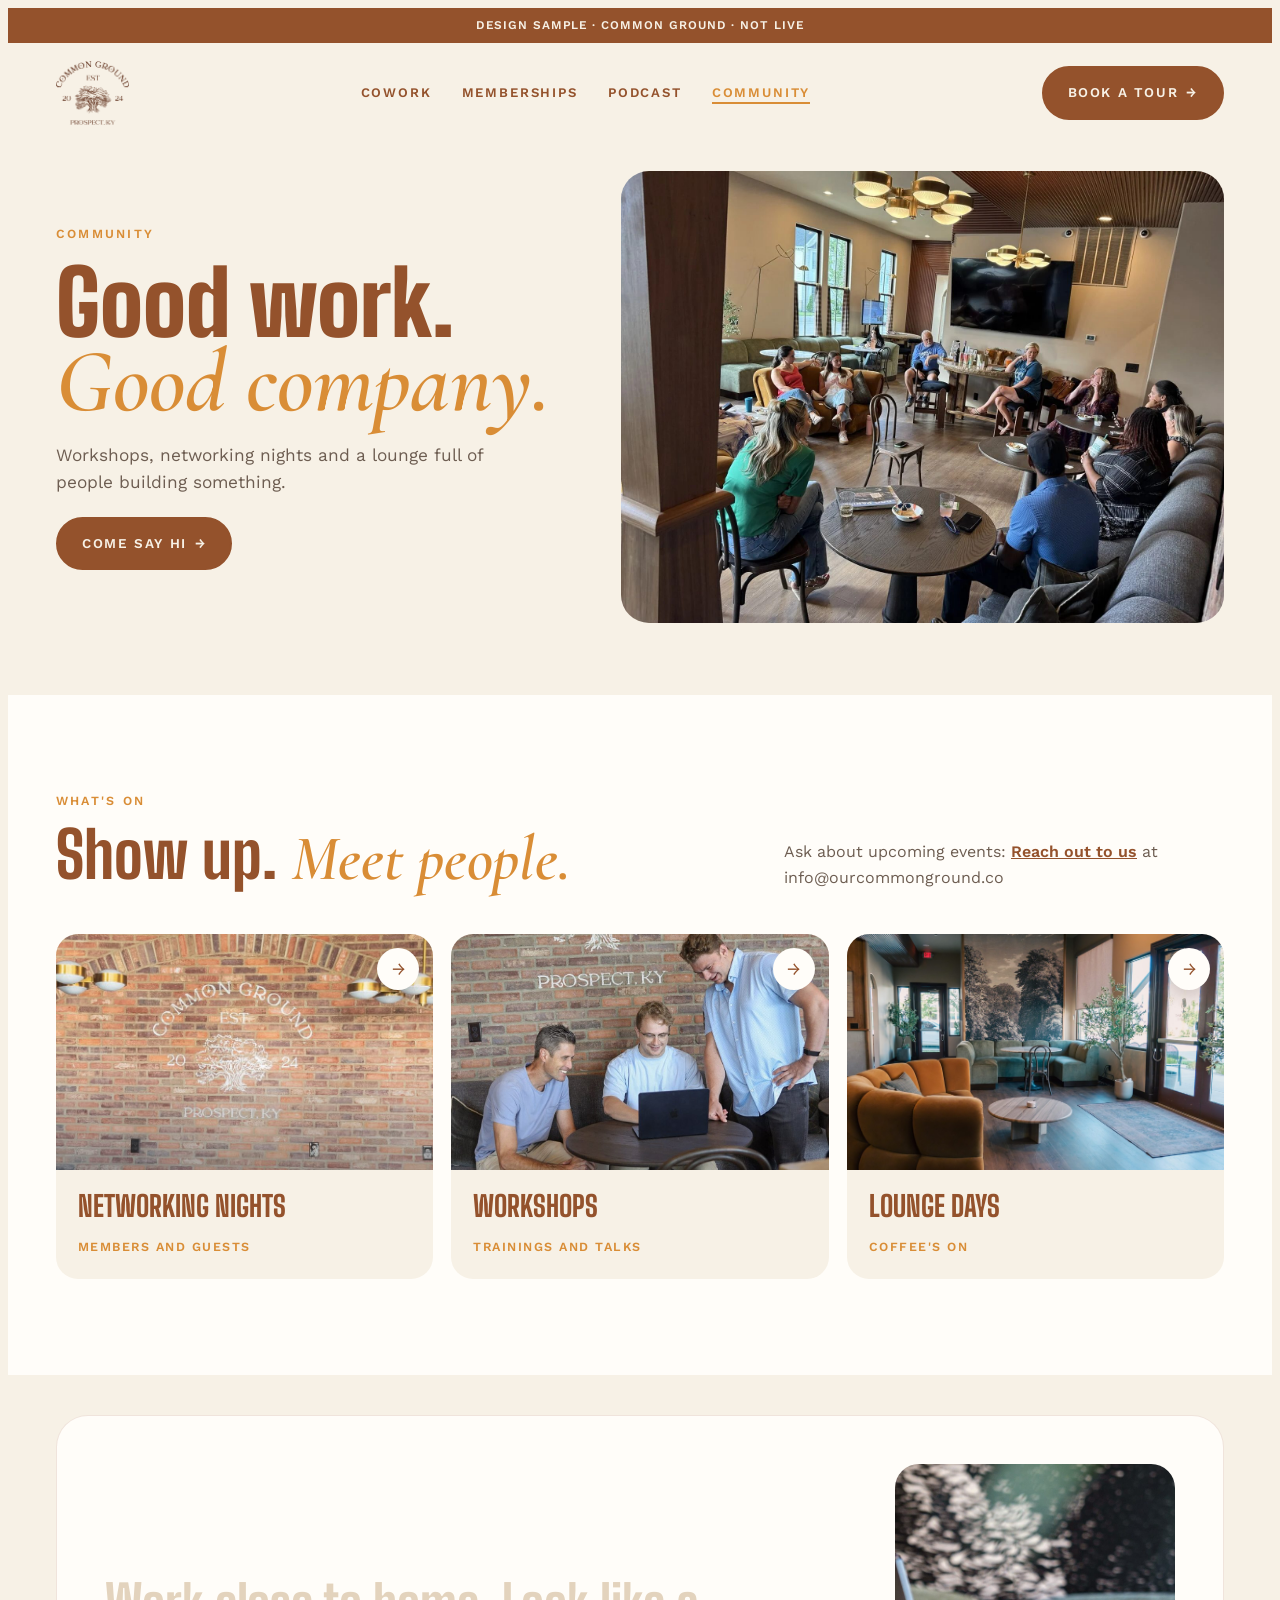
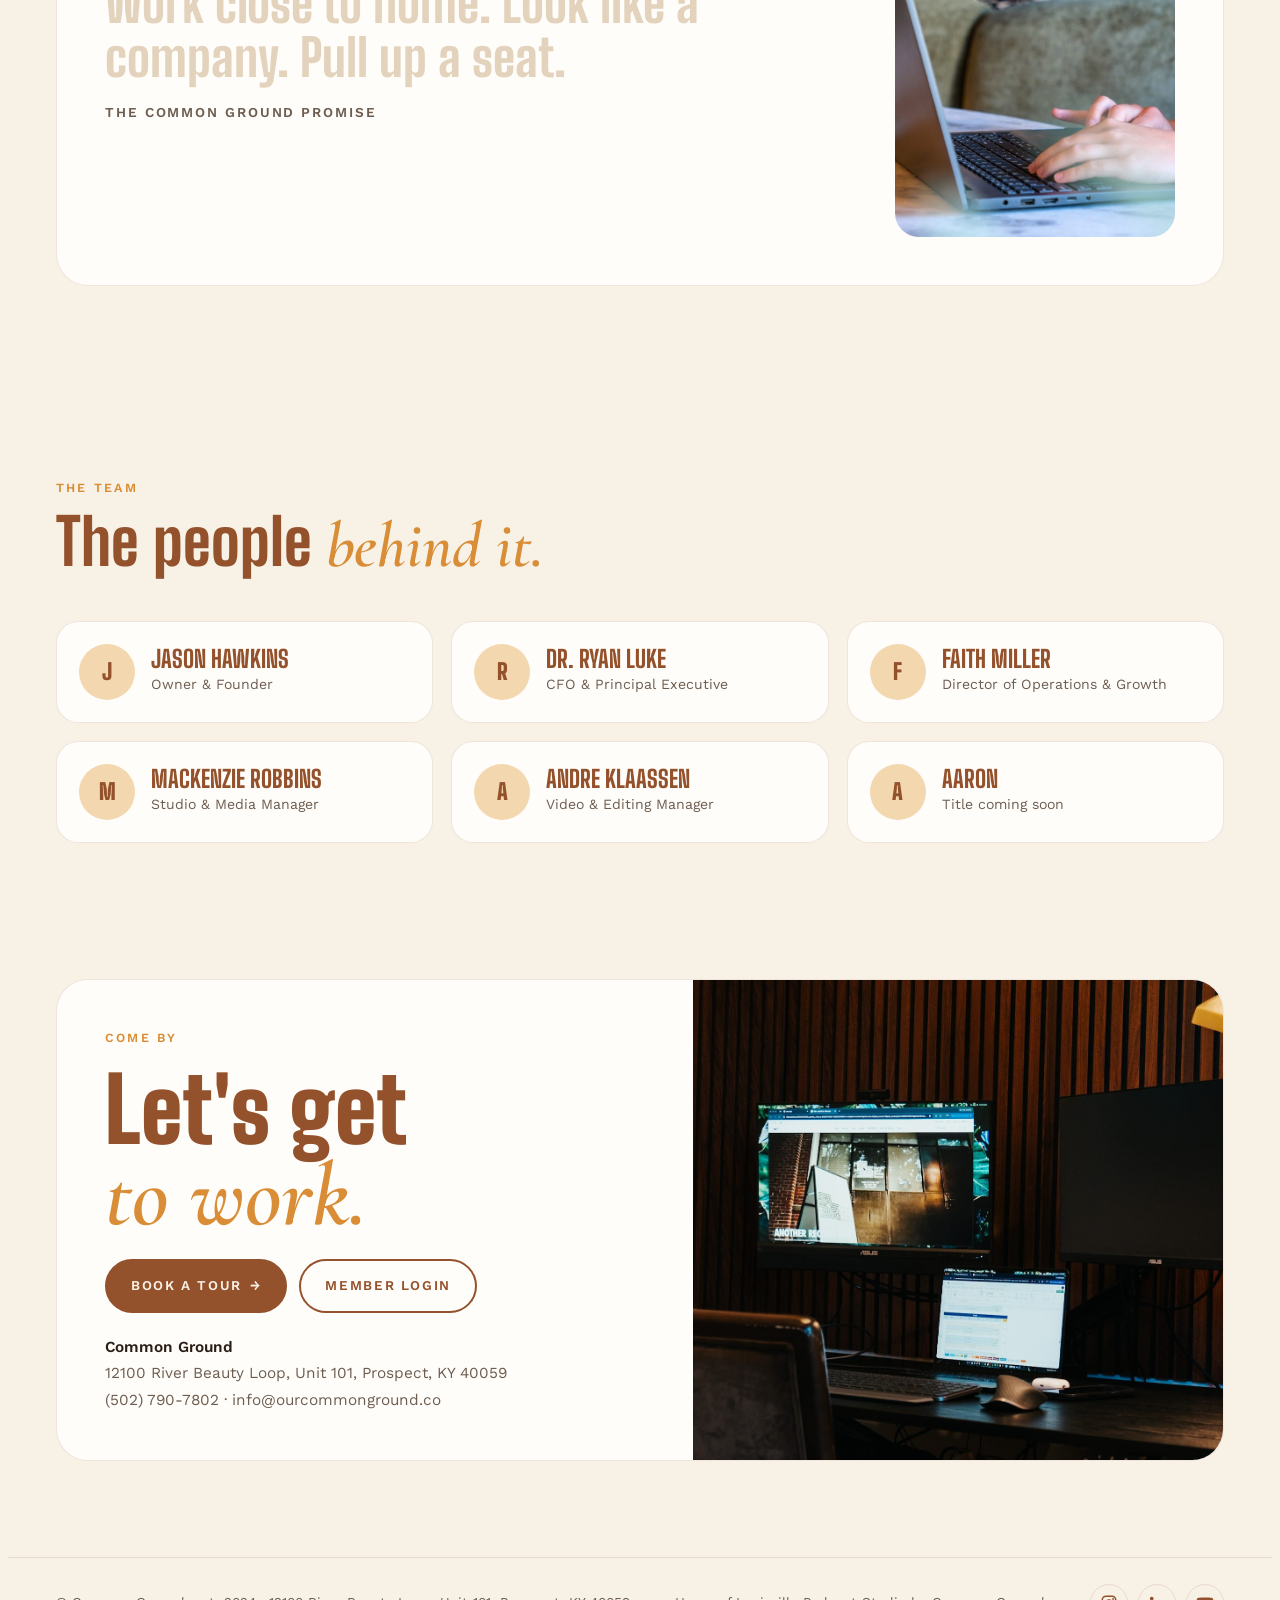
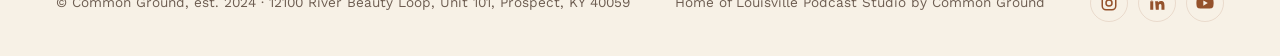
==== commit 23833357: "Add Instagram, LinkedIn and YouTube links to the footer Co-Authored-By: Claude Opus 5.5 <noreply@ant" ====
--- a/community.html
+++ b/community.html
@@ -85,6 +85,7 @@
   <div class="wrap">
     <span>© Common Ground, est. 2024 · 12100 River Beauty Loop, Unit 101, Prospect, KY 40059</span>
     <span>Home of Louisville Podcast Studio by Common Ground</span>
+    <nav class="social" aria-label="Social media"><a href="https://www.instagram.com/common.groundky/" target="_blank" rel="noopener" aria-label="Instagram"><svg viewBox="0 0 24 24" aria-hidden="true"><rect x="3" y="3" width="18" height="18" rx="5" fill="none" stroke="currentColor" stroke-width="2"/><circle cx="12" cy="12" r="4" fill="none" stroke="currentColor" stroke-width="2"/><circle cx="17.5" cy="6.5" r="1.3" fill="currentColor"/></svg></a><a href="https://www.linkedin.com/company/common-groundnortoncommons" target="_blank" rel="noopener" aria-label="LinkedIn"><svg viewBox="0 0 24 24" aria-hidden="true"><path fill="currentColor" d="M4.98 3.5a2.5 2.5 0 1 1 0 5 2.5 2.5 0 0 1 0-5zM3 9.75h4V21H3zM9.5 9.75h3.8v1.6h.06c.53-1 1.84-2.06 3.79-2.06 4.05 0 4.8 2.67 4.8 6.13V21h-4v-4.96c0-1.18-.02-2.7-1.65-2.7-1.65 0-1.9 1.29-1.9 2.62V21h-4z"/></svg></a><a href="https://www.youtube.com/@commongroundlouisville" target="_blank" rel="noopener" aria-label="YouTube"><svg viewBox="0 0 24 24" aria-hidden="true"><path fill="currentColor" d="M23 7.2a3 3 0 0 0-2.1-2.1C19 4.6 12 4.6 12 4.6s-7 0-8.9.5A3 3 0 0 0 1 7.2 31 31 0 0 0 .5 12a31 31 0 0 0 .5 4.8 3 3 0 0 0 2.1 2.1c1.9.5 8.9.5 8.9.5s7 0 8.9-.5a3 3 0 0 0 2.1-2.1A31 31 0 0 0 23.5 12a31 31 0 0 0-.5-4.8zM9.75 15.5v-7l6 3.5z"/></svg></a></nav>
   </div>
 </footer>
 <script src="site.js"></script>
--- a/site.css
+++ b/site.css
@@ -138,7 +138,11 @@
 .addr b{color:var(--ink);font-weight:600}
 .closecard .ph{border-radius:0;min-height:320px}
 footer{padding-block:26px;border-top:1px solid var(--line);font-size:.85rem;color:var(--muted)}
-footer .wrap{display:flex;justify-content:space-between;gap:16px;flex-wrap:wrap}
+footer .wrap{display:flex;justify-content:space-between;align-items:center;gap:16px;flex-wrap:wrap}
+.social{display:flex;gap:10px}
+.social a{width:38px;height:38px;border-radius:50%;border:1px solid var(--line);display:grid;place-items:center;color:var(--bark);transition:background .25s,color .25s,transform .25s var(--ease)}
+.social a:hover,.social a:focus-visible{background:var(--bark);color:var(--cream);transform:translateY(-2px);outline:none}
+.social svg{width:18px;height:18px}
 
 /* letter-by-letter headings: only hidden once the script has split them */
 .split .ch{display:inline-block;white-space:pre}
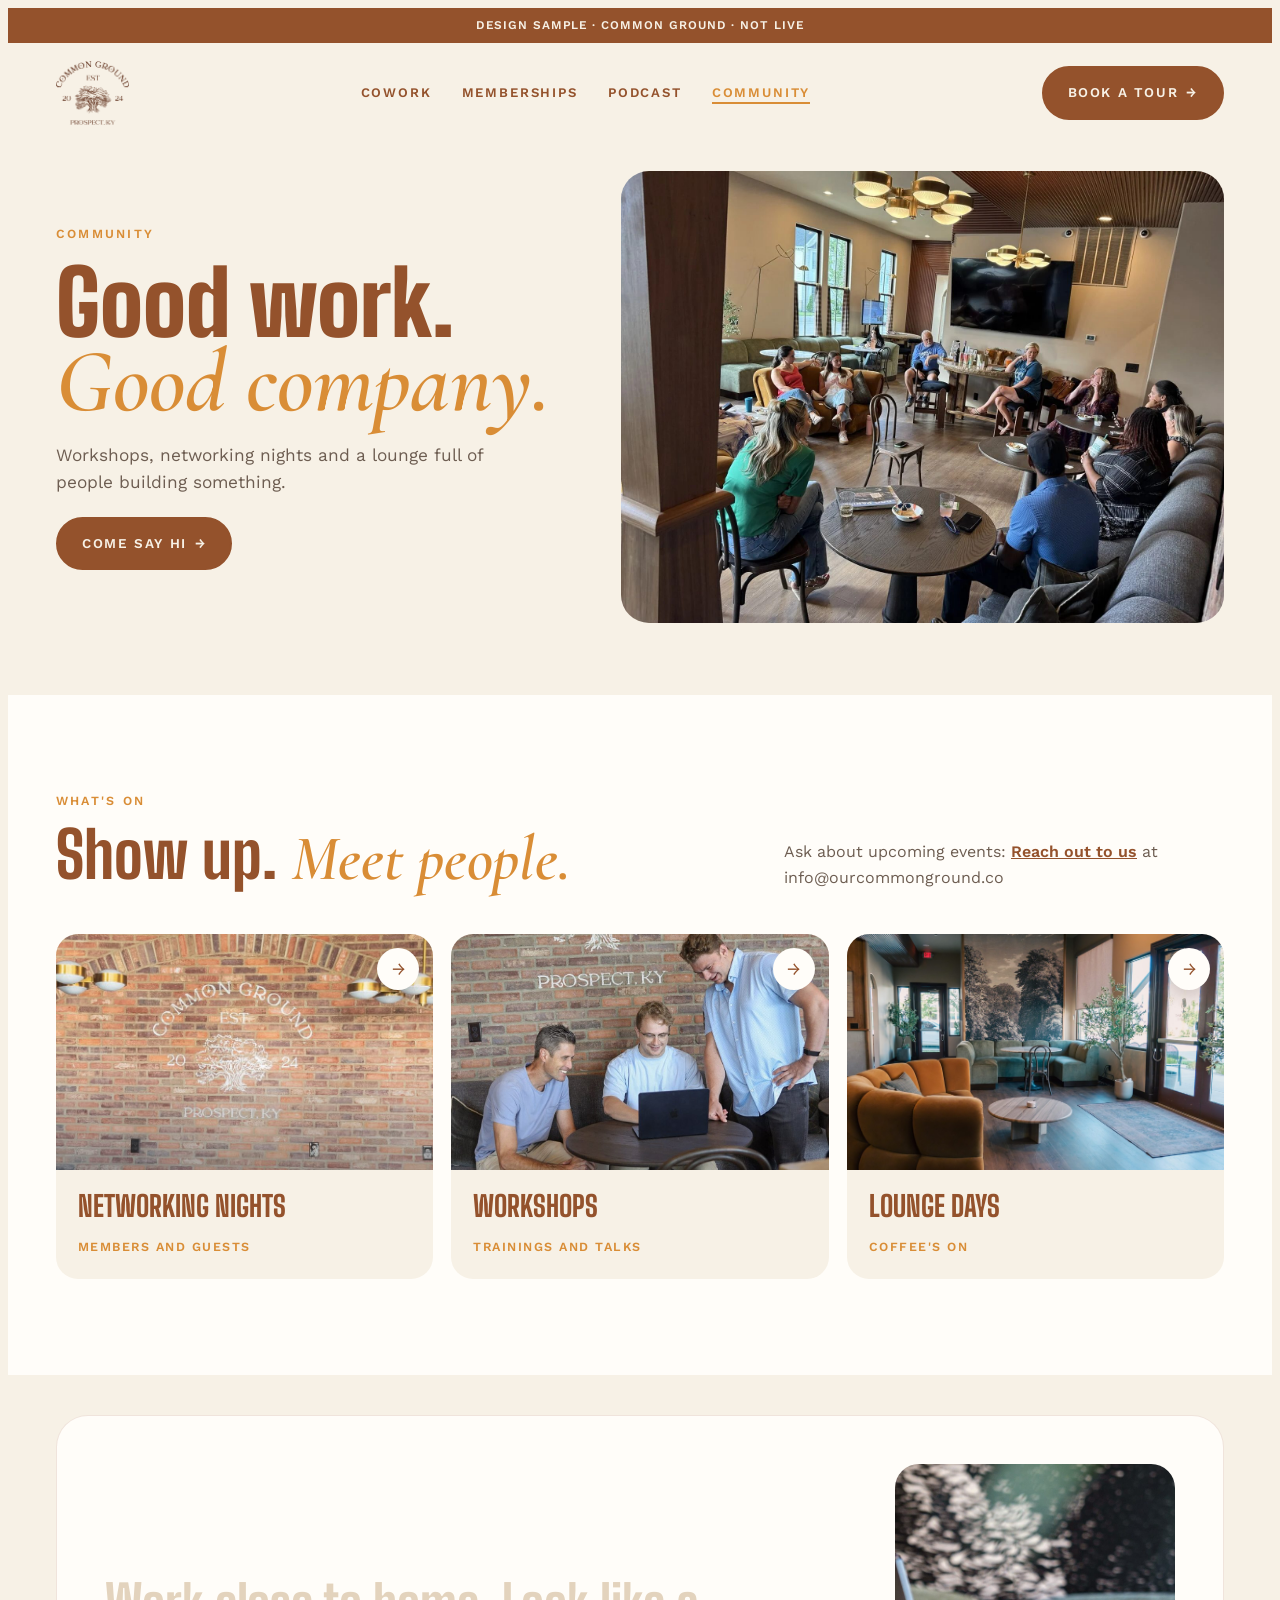
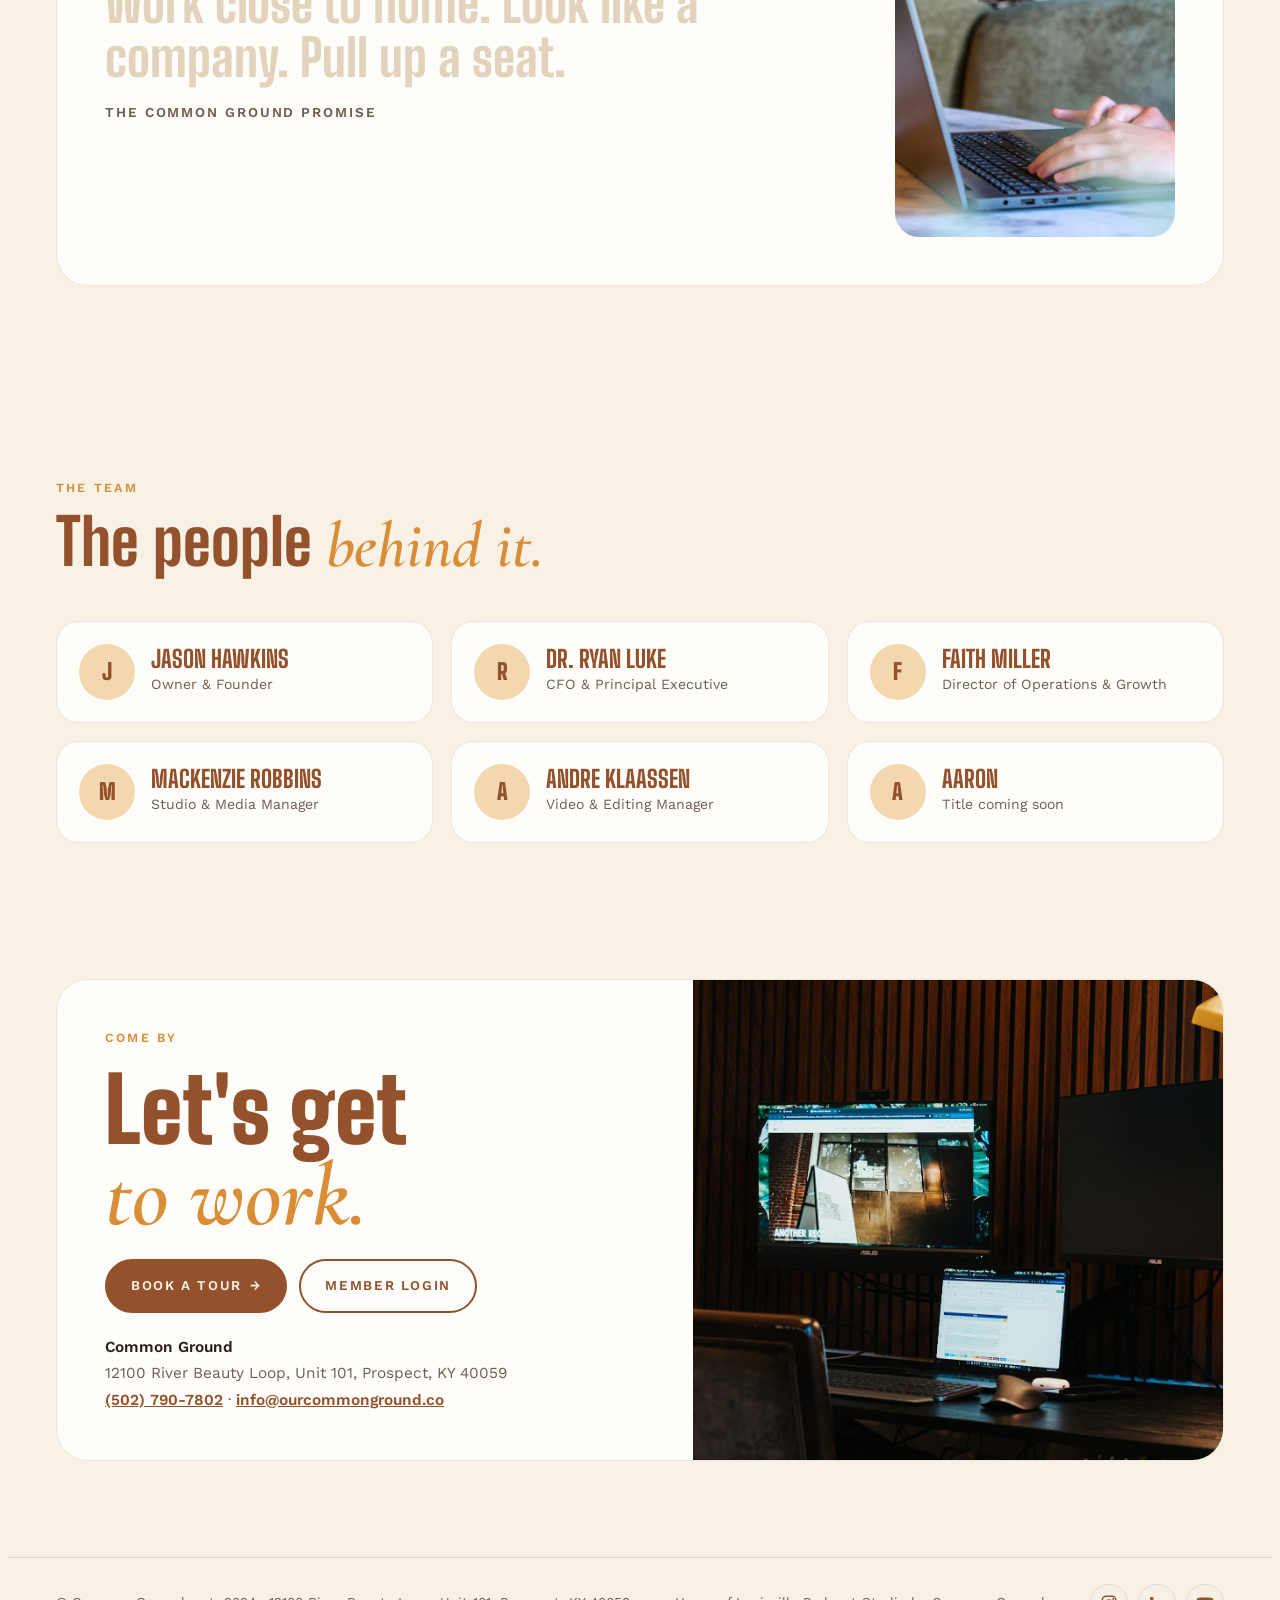
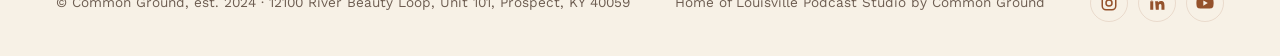
==== commit 4aabeee4: "Use new tour booking and member login links; make phone tappable Co-Authored-By: Claude Opus 5.5 <no" ====
--- a/community.html
+++ b/community.html
@@ -16,7 +16,7 @@
   <nav class="nav" aria-label="Main">
     <a class="brand" href="index.html"><img src="cg-logo-2024.png" alt="Common Ground home"></a>
     <ul class="links"><li><a href="cowork.html">Cowork</a></li><li><a href="memberships.html">Memberships</a></li><li><a href="podcast.html">Podcast</a></li><li><a href="community.html" aria-current="page">Community</a></li></ul>
-    <a class="btn primary" href="https://calendar.app.google.com/GQ8R7xq9K1n8rcDF7">Book a tour <span class="ar">→</span></a>
+    <a class="btn primary" href="https://calendar.google.com/calendar/u/0/appointments/schedules/AcZssZ3lrOQ2x_zp0duYf03Wbk9lnb35sqgY8bSXdhOOogKYwSFaO0CLp2aWV935guRgVqcSIPBCiN97">Book a tour <span class="ar">→</span></a>
   </nav>
   <header class="phero">
     <div class="side">
@@ -24,7 +24,7 @@
       <h1>Good work. <em>Good company.</em></h1>
       <p>Workshops, networking nights and a lounge full of people building something.</p>
       <div class="actions">
-        <a class="btn primary" href="https://calendar.app.google.com/GQ8R7xq9K1n8rcDF7">Come say hi <span class="ar">→</span></a>
+        <a class="btn primary" href="https://calendar.google.com/calendar/u/0/appointments/schedules/AcZssZ3lrOQ2x_zp0duYf03Wbk9lnb35sqgY8bSXdhOOogKYwSFaO0CLp2aWV935guRgVqcSIPBCiN97">Come say hi <span class="ar">→</span></a>
       </div>
     </div>
     <div class="ph"><img src="hero.jpg" alt="Members gathered in the lounge"></div>
@@ -67,13 +67,13 @@
         <span class="label">Come by</span>
         <h2 class="split">Let's get <em>to work.</em></h2>
         <div class="actions">
-          <a class="btn primary" href="https://calendar.app.google.com/GQ8R7xq9K1n8rcDF7">Book a tour <span class="ar">→</span></a>
-          <a class="btn ghost" href="https://commongroundky.spaces.nexudus.com/login">Member login</a>
+          <a class="btn primary" href="https://calendar.google.com/calendar/u/0/appointments/schedules/AcZssZ3lrOQ2x_zp0duYf03Wbk9lnb35sqgY8bSXdhOOogKYwSFaO0CLp2aWV935guRgVqcSIPBCiN97">Book a tour <span class="ar">→</span></a>
+          <a class="btn ghost" href="https://commongroundky.nexudus.site/commongroundky/login?redirectTo=%252Fcommongroundky%252Fuser%252Fdashboard%252Fpersonal">Member login</a>
         </div>
         <div class="addr">
           <b>Common Ground</b>
           <span>12100 River Beauty Loop, Unit 101, Prospect, KY 40059</span>
-          <span>(502) 790-7802 · info@ourcommonground.co</span>
+          <span><a class="mail" href="tel:+15027907802">(502) 790-7802</a> · <a class="mail" href="mailto:info@ourcommonground.co">info@ourcommonground.co</a></span>
         </div>
       </div>
       <div class="ph rv-r"><img src="suite-slats.jpg" alt="Private office with slatted wood wall"></div>
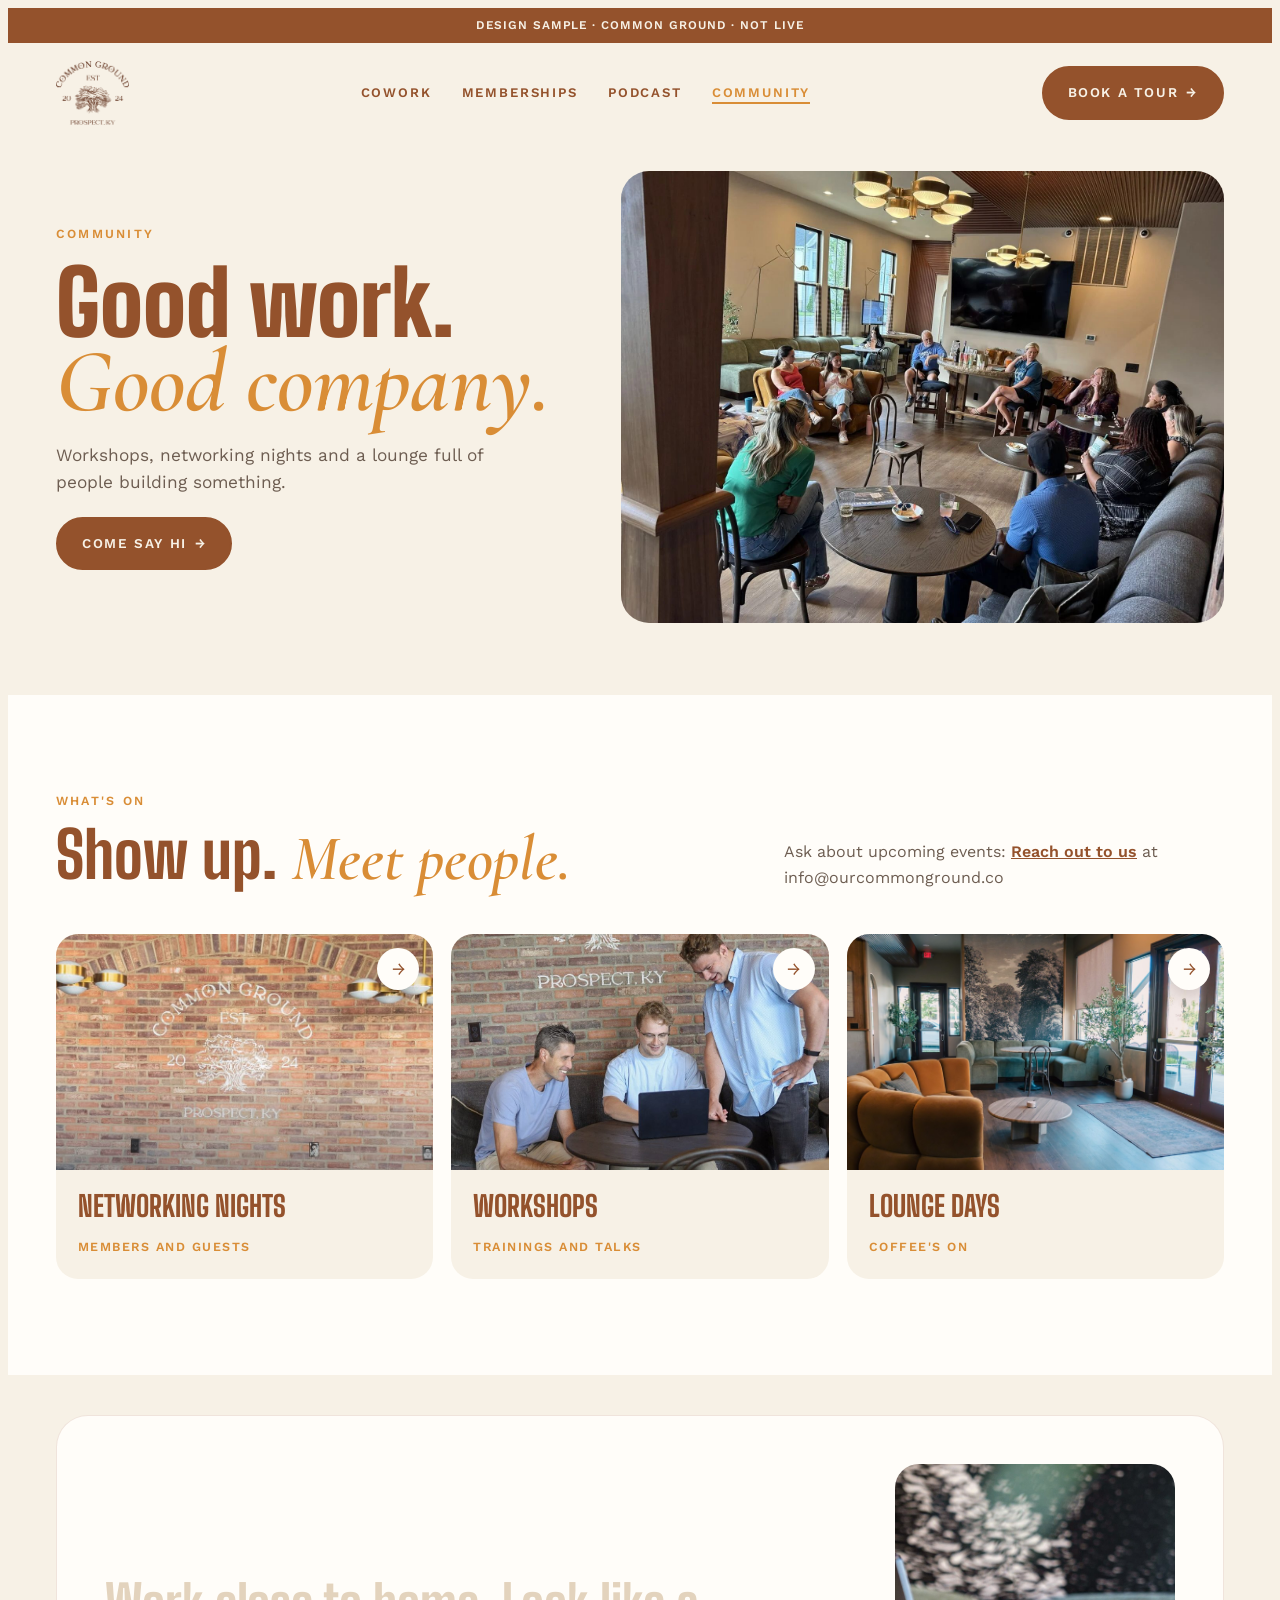
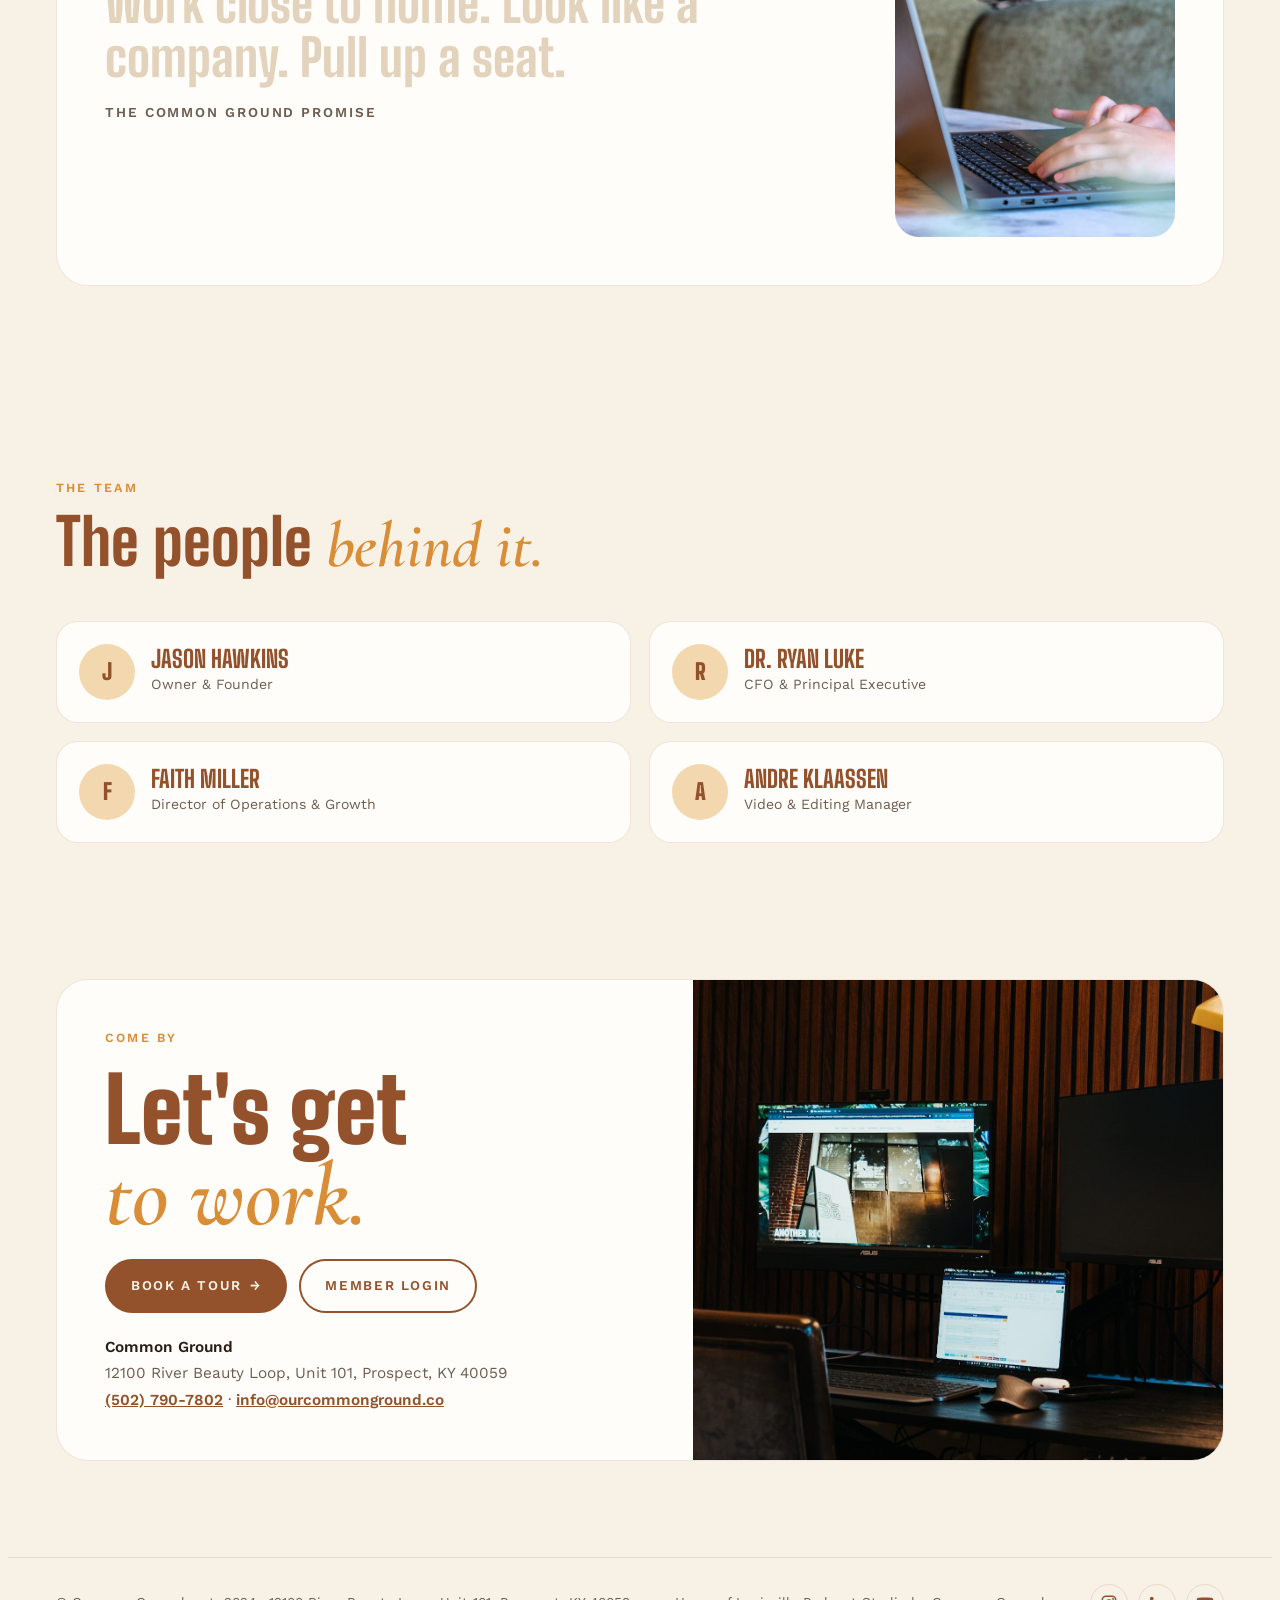
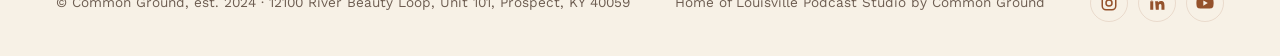
==== commit 57859e30: "New Nexudus signup links, email-based podcast booking, team and add-on updates Co-Authored-By: Claud" ====
--- a/community.html
+++ b/community.html
@@ -57,7 +57,7 @@
 <section>
   <div class="wrap">
     <div class="head rv"><div class="t"><span class="label">The team</span><h2 class="split">The people <em>behind it.</em></h2></div></div>
-    <ul class="team"><li class="rv"><span class="av" aria-hidden="true">J</span><div><b>Jason Hawkins</b><span>Owner & Founder</span></div></li><li class="rv"><span class="av" aria-hidden="true">R</span><div><b>Dr. Ryan Luke</b><span>CFO & Principal Executive</span></div></li><li class="rv"><span class="av" aria-hidden="true">F</span><div><b>Faith Miller</b><span>Director of Operations & Growth</span></div></li><li class="rv"><span class="av" aria-hidden="true">M</span><div><b>Mackenzie Robbins</b><span>Studio & Media Manager</span></div></li><li class="rv"><span class="av" aria-hidden="true">A</span><div><b>Andre Klaassen</b><span>Video & Editing Manager</span></div></li><li class="rv"><span class="av" aria-hidden="true">A</span><div><b>Aaron</b><span>Title coming soon</span></div></li></ul>
+    <ul class="team"><li class="rv"><span class="av" aria-hidden="true">J</span><div><b>Jason Hawkins</b><span>Owner & Founder</span></div></li><li class="rv"><span class="av" aria-hidden="true">R</span><div><b>Dr. Ryan Luke</b><span>CFO & Principal Executive</span></div></li><li class="rv"><span class="av" aria-hidden="true">F</span><div><b>Faith Miller</b><span>Director of Operations & Growth</span></div></li><li class="rv"><span class="av" aria-hidden="true">A</span><div><b>Andre Klaassen</b><span>Video & Editing Manager</span></div></li></ul>
   </div>
 </section>
 <section class="close" id="visit">
--- a/site.css
+++ b/site.css
@@ -241,7 +241,7 @@
 .quote{background:var(--white);border:1px solid var(--line);border-radius:24px;padding:30px;margin:0;display:flex;flex-direction:column;gap:14px}
 .quote p{margin:0;font-family:var(--accent);font-style:italic;font-size:1.35rem;line-height:1.35;color:var(--ink)}
 .quote cite{font-style:normal;font-size:.82rem;letter-spacing:.14em;text-transform:uppercase;font-weight:600;color:var(--amber)}
-.team{display:grid;grid-template-columns:repeat(3,1fr);gap:18px;list-style:none;margin:0;padding:0}
+.team{display:grid;grid-template-columns:repeat(2,1fr);gap:18px;list-style:none;margin:0;padding:0}
 .team li{background:var(--white);border:1px solid var(--line);border-radius:22px;padding:22px;display:flex;align-items:center;gap:16px;min-width:0}
 .team .av{flex:none;width:56px;height:56px;border-radius:50%;background:var(--amber-soft);color:var(--bark);display:grid;place-items:center;font-family:var(--display);font-weight:900;font-size:1.4rem}
 .team b{display:block;font-family:var(--display);font-weight:800;font-size:1.5rem;text-transform:uppercase;line-height:1;color:var(--bark)}
@@ -309,3 +309,10 @@
 a.mail{color:var(--bark);font-weight:600}
 .offer-more{justify-self:start;margin-top:4px;color:var(--bark);font-weight:600;font-size:.9rem}
 @media (max-width:560px){.offer-tiers li{grid-template-columns:1fr auto}.offer-tiers .btn{grid-column:1/-1;justify-self:start}}
+
+.plan-ctas{margin-top:auto;display:flex;align-items:center;flex-wrap:wrap;gap:10px 16px}
+.plan-ctas .btn{margin-top:0}
+.plan-ctas .mail{font-size:.9rem}
+.bookband{margin-top:28px;display:flex;align-items:center;justify-content:space-between;flex-wrap:wrap;gap:16px 28px;background:var(--amber-soft);border-radius:24px;padding:26px 30px}
+.bookband h3{margin:0;font-family:var(--display);font-weight:800;font-size:1.9rem;text-transform:uppercase;line-height:1;color:var(--bark)}
+.bookband p{margin:6px 0 0;color:var(--ink)}
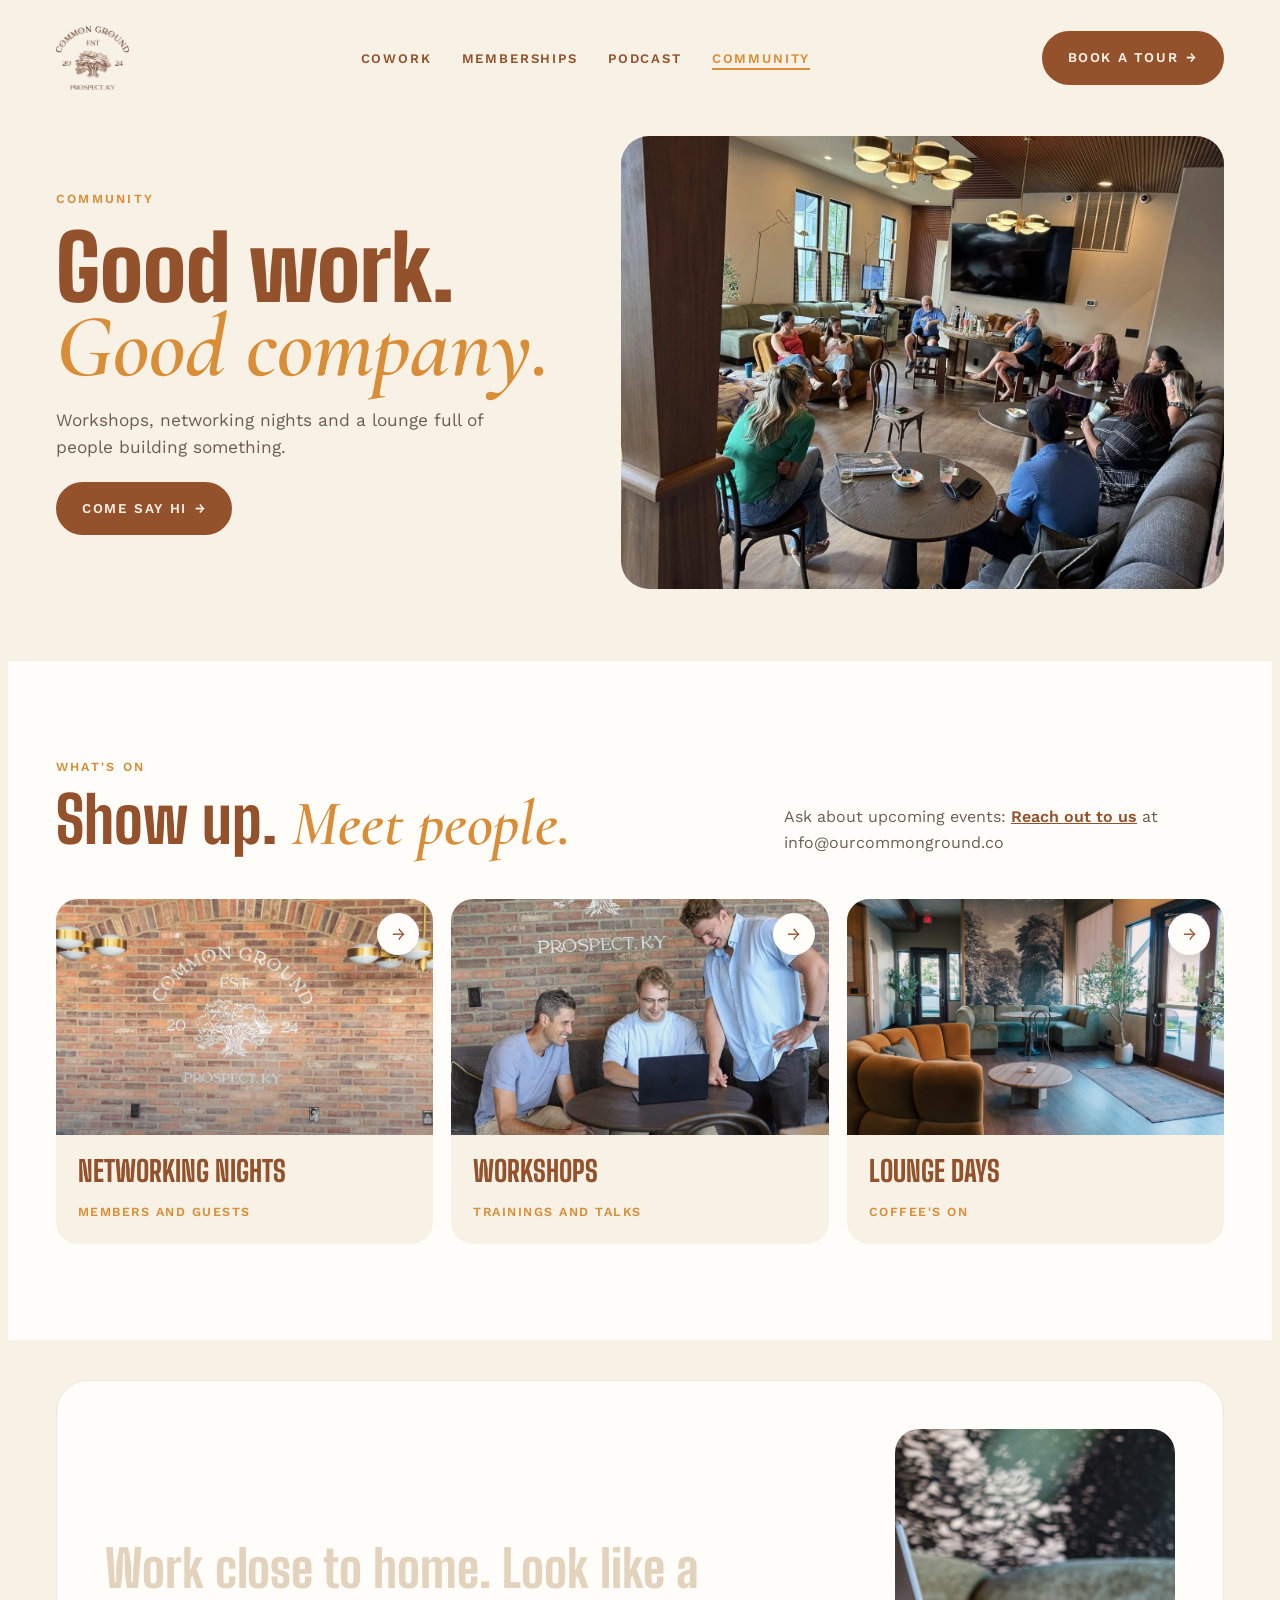
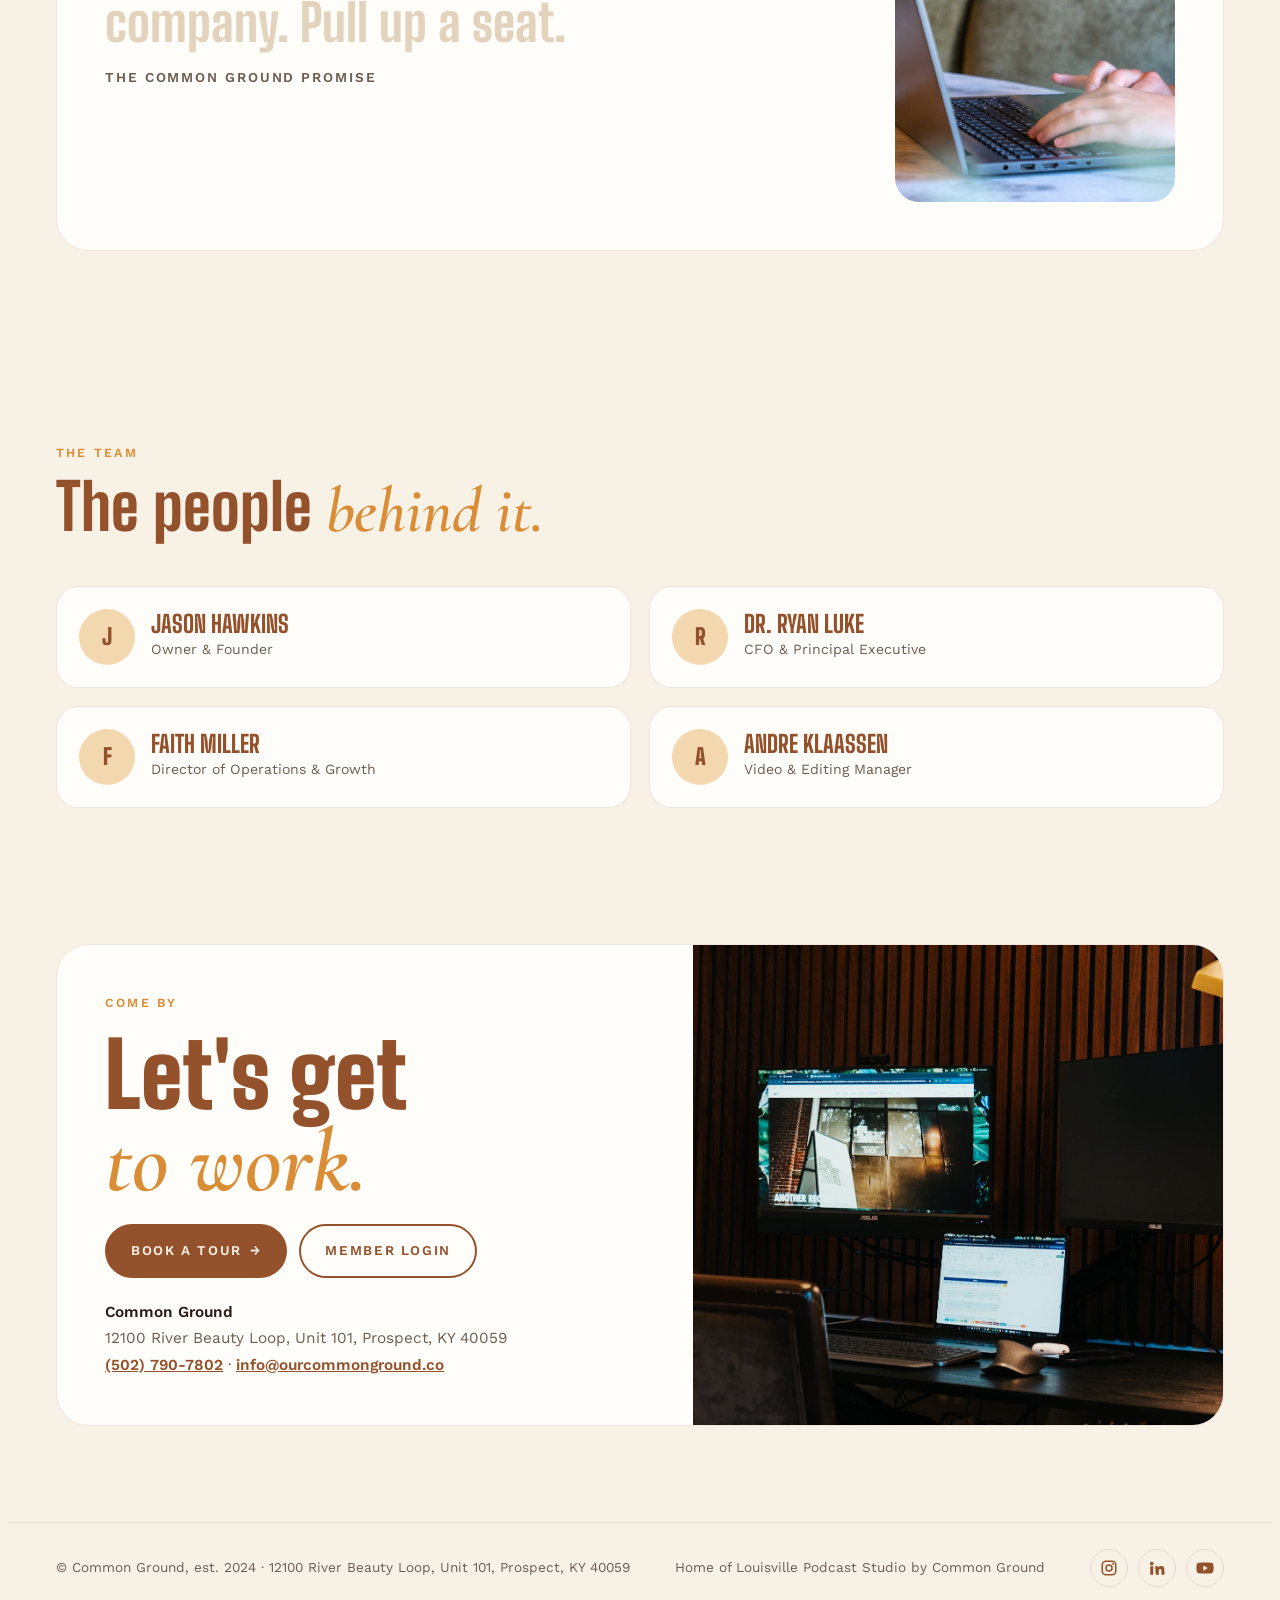
==== commit c297c852: "Launch prep: drop noindex and sample bar, add domain and old-URL redirects Adds robots.txt, sitemap." ====
--- a/community.html
+++ b/community.html
@@ -4,14 +4,14 @@
 <meta charset="utf-8">
 <meta name="viewport" content="width=device-width, initial-scale=1">
 <meta name="color-scheme" content="light only">
-<meta name="robots" content="noindex">
 <title>Community · Common Ground</title>
+<meta name="description" content="Meet the Common Ground community and team in Prospect, KY. Events, networking, workshops and lounge days.">
+<link rel="icon" href="cg-logo-2024.png">
 <link rel="preconnect" href="https://fonts.googleapis.com">
 <link rel="stylesheet" href="https://fonts.googleapis.com/css2?family=Big+Shoulders+Display:wght@700;800;900&family=Cormorant+Garamond:ital,wght@1,500;1,600&family=Work+Sans:wght@400;500;600&display=swap">
 <link rel="stylesheet" href="site.css">
 </head>
 <body>
-<div class="mock">Design sample · Common Ground · not live</div>
 <div class="wrap">
   <nav class="nav" aria-label="Main">
     <a class="brand" href="index.html"><img src="cg-logo-2024.png" alt="Common Ground home"></a>
--- a/site.css
+++ b/site.css
@@ -316,3 +316,14 @@
 .bookband{margin-top:28px;display:flex;align-items:center;justify-content:space-between;flex-wrap:wrap;gap:16px 28px;background:var(--amber-soft);border-radius:24px;padding:26px 30px}
 .bookband h3{margin:0;font-family:var(--display);font-weight:800;font-size:1.9rem;text-transform:uppercase;line-height:1;color:var(--bark)}
 .bookband p{margin:6px 0 0;color:var(--ink)}
+
+/* cowork hero: four photos crossfading, 6s each (24s cycle) */
+.stage .slides{position:absolute;inset:0}
+.stage .slides img{position:absolute;inset:0;opacity:0;animation:slide-fade 24s infinite}
+.stage .slides img:nth-child(2){animation-delay:6s}
+.stage .slides img:nth-child(3){animation-delay:12s}
+.stage .slides img:nth-child(4){animation-delay:18s}
+.stage .slides img:first-child{opacity:1;animation-name:slide-fade-first}
+@keyframes slide-fade{0%{opacity:0;transform:scale(1.04)}5%{opacity:1}25%{opacity:1}30%{opacity:0;transform:scale(1)}100%{opacity:0}}
+@keyframes slide-fade-first{0%{opacity:1;transform:scale(1.04)}25%{opacity:1}30%{opacity:0;transform:scale(1)}95%{opacity:0;transform:scale(1.04)}100%{opacity:1}}
+@media (prefers-reduced-motion:reduce){.stage .slides img{animation:none}.stage .slides img:not(:first-child){display:none}}
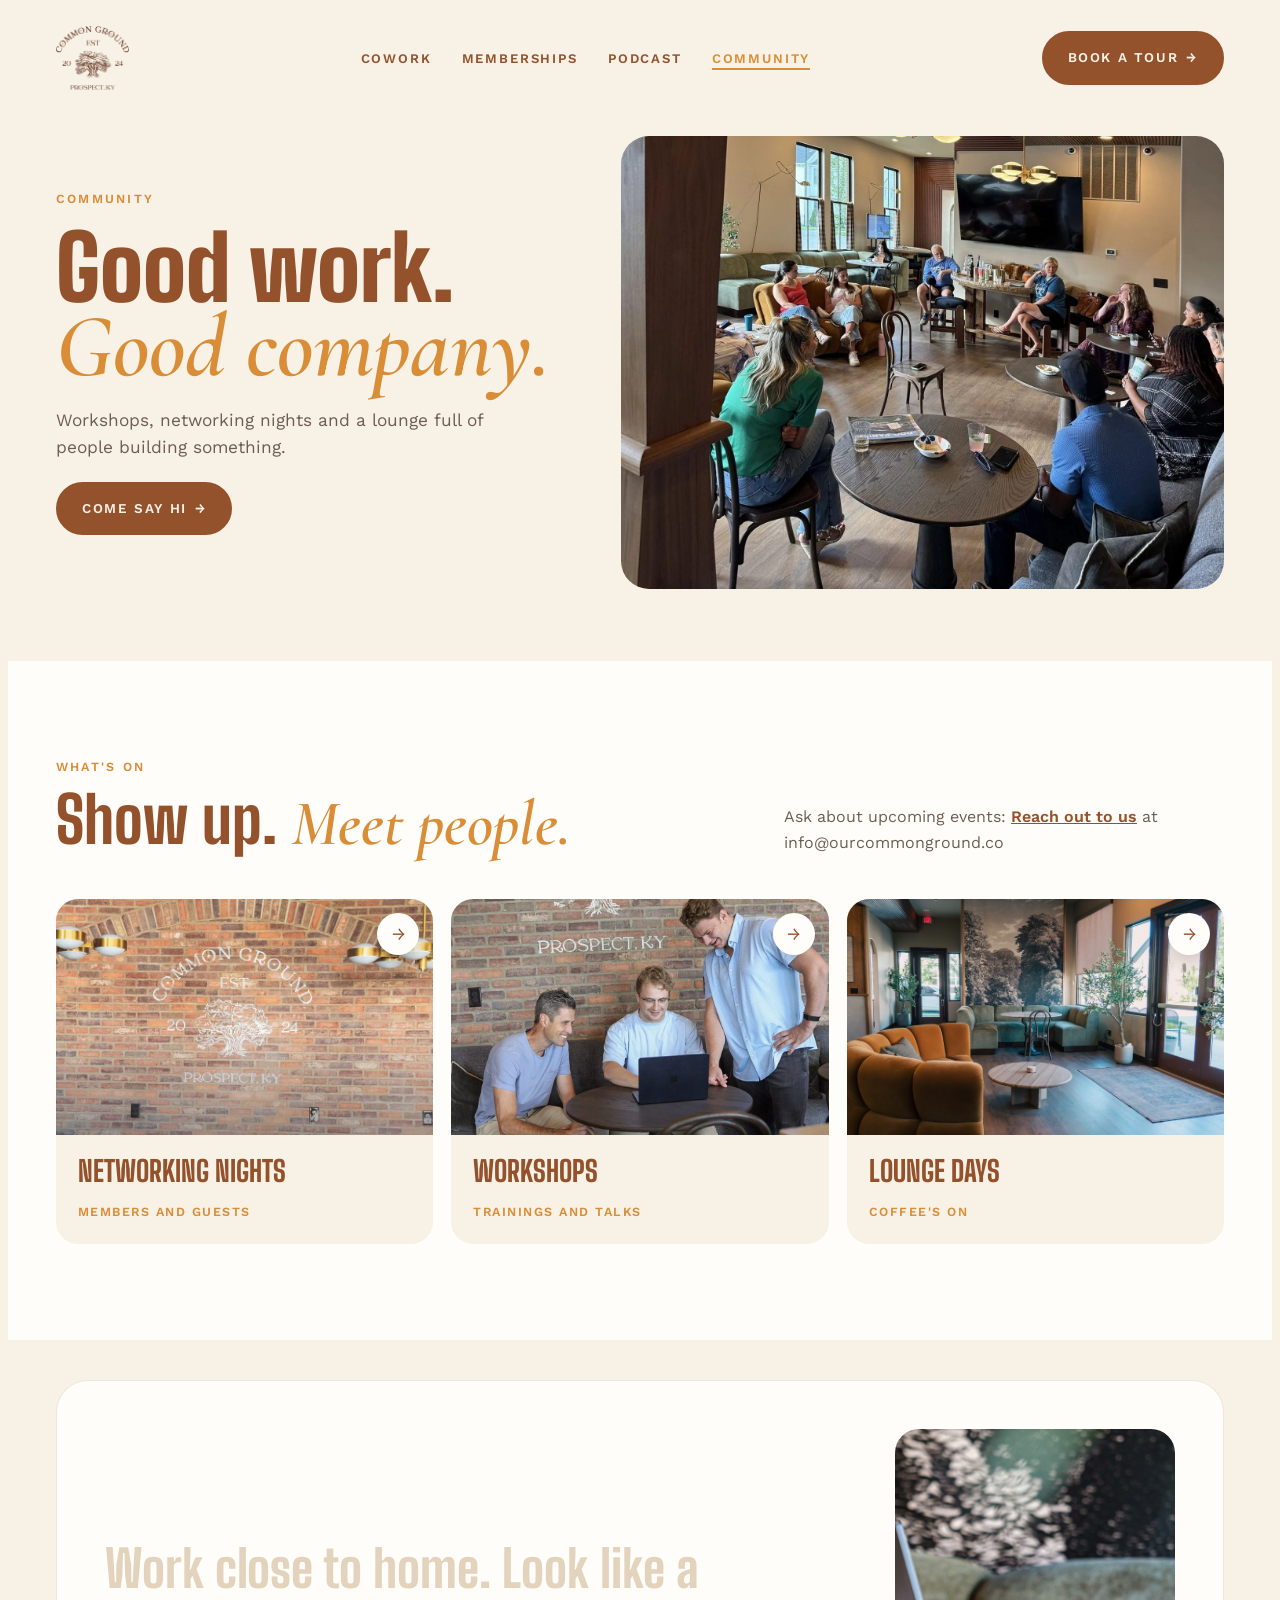
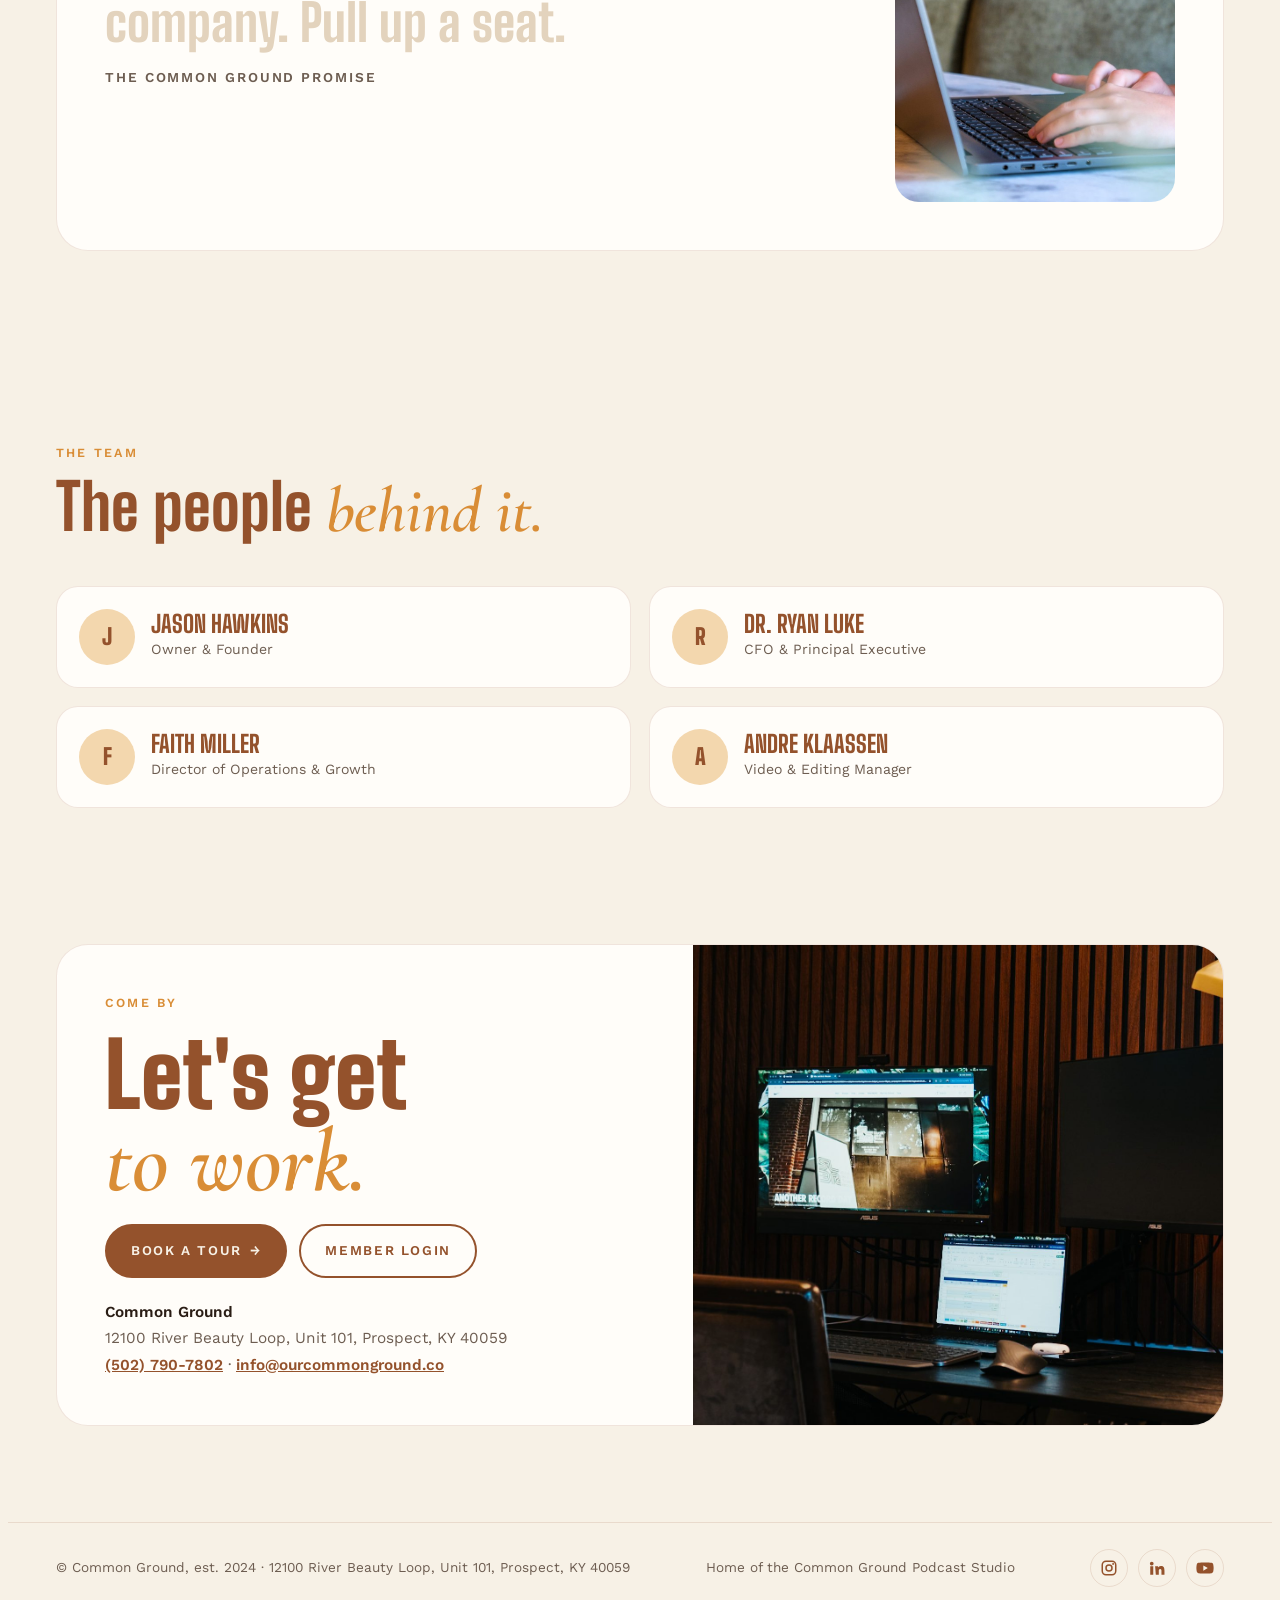
==== commit e0644778: "Call the studio the Common Ground Podcast Studio; day pack is 4 days for $160 Co-Authored-By: Claude" ====
--- a/community.html
+++ b/community.html
@@ -84,7 +84,7 @@
 <footer>
   <div class="wrap">
     <span>© Common Ground, est. 2024 · 12100 River Beauty Loop, Unit 101, Prospect, KY 40059</span>
-    <span>Home of Louisville Podcast Studio by Common Ground</span>
+    <span>Home of the Common Ground Podcast Studio</span>
     <nav class="social" aria-label="Social media"><a href="https://www.instagram.com/common.groundky/" target="_blank" rel="noopener" aria-label="Instagram"><svg viewBox="0 0 24 24" aria-hidden="true"><rect x="3" y="3" width="18" height="18" rx="5" fill="none" stroke="currentColor" stroke-width="2"/><circle cx="12" cy="12" r="4" fill="none" stroke="currentColor" stroke-width="2"/><circle cx="17.5" cy="6.5" r="1.3" fill="currentColor"/></svg></a><a href="https://www.linkedin.com/company/common-groundnortoncommons" target="_blank" rel="noopener" aria-label="LinkedIn"><svg viewBox="0 0 24 24" aria-hidden="true"><path fill="currentColor" d="M4.98 3.5a2.5 2.5 0 1 1 0 5 2.5 2.5 0 0 1 0-5zM3 9.75h4V21H3zM9.5 9.75h3.8v1.6h.06c.53-1 1.84-2.06 3.79-2.06 4.05 0 4.8 2.67 4.8 6.13V21h-4v-4.96c0-1.18-.02-2.7-1.65-2.7-1.65 0-1.9 1.29-1.9 2.62V21h-4z"/></svg></a><a href="https://www.youtube.com/@commongroundlouisville" target="_blank" rel="noopener" aria-label="YouTube"><svg viewBox="0 0 24 24" aria-hidden="true"><path fill="currentColor" d="M23 7.2a3 3 0 0 0-2.1-2.1C19 4.6 12 4.6 12 4.6s-7 0-8.9.5A3 3 0 0 0 1 7.2 31 31 0 0 0 .5 12a31 31 0 0 0 .5 4.8 3 3 0 0 0 2.1 2.1c1.9.5 8.9.5 8.9.5s7 0 8.9-.5a3 3 0 0 0 2.1-2.1A31 31 0 0 0 23.5 12a31 31 0 0 0-.5-4.8zM9.75 15.5v-7l6 3.5z"/></svg></a></nav>
   </div>
 </footer>
--- a/site.css
+++ b/site.css
@@ -61,7 +61,7 @@
 @keyframes pop{from{opacity:0;transform:translateY(12px) scale(.96)}to{opacity:1;transform:none}}
 
 /* ticker */
-.ticker{background:var(--amber);color:var(--white);overflow:hidden;white-space:nowrap;transform:rotate(-1.2deg);margin-block:8px;width:104%;margin-left:-2%}
+.ticker{background:var(--amber);color:var(--white);overflow:hidden;white-space:nowrap;margin-block:8px}
 .ticker-track{display:inline-flex;gap:48px;padding-block:14px;animation:slide 36s linear infinite;font-family:var(--display);font-weight:900;font-size:1.5rem;letter-spacing:.04em;text-transform:uppercase}
 .ticker-track span::after{content:"✦";margin-left:48px;font-size:.8em}
 @keyframes slide{to{transform:translateX(-50%)}}
